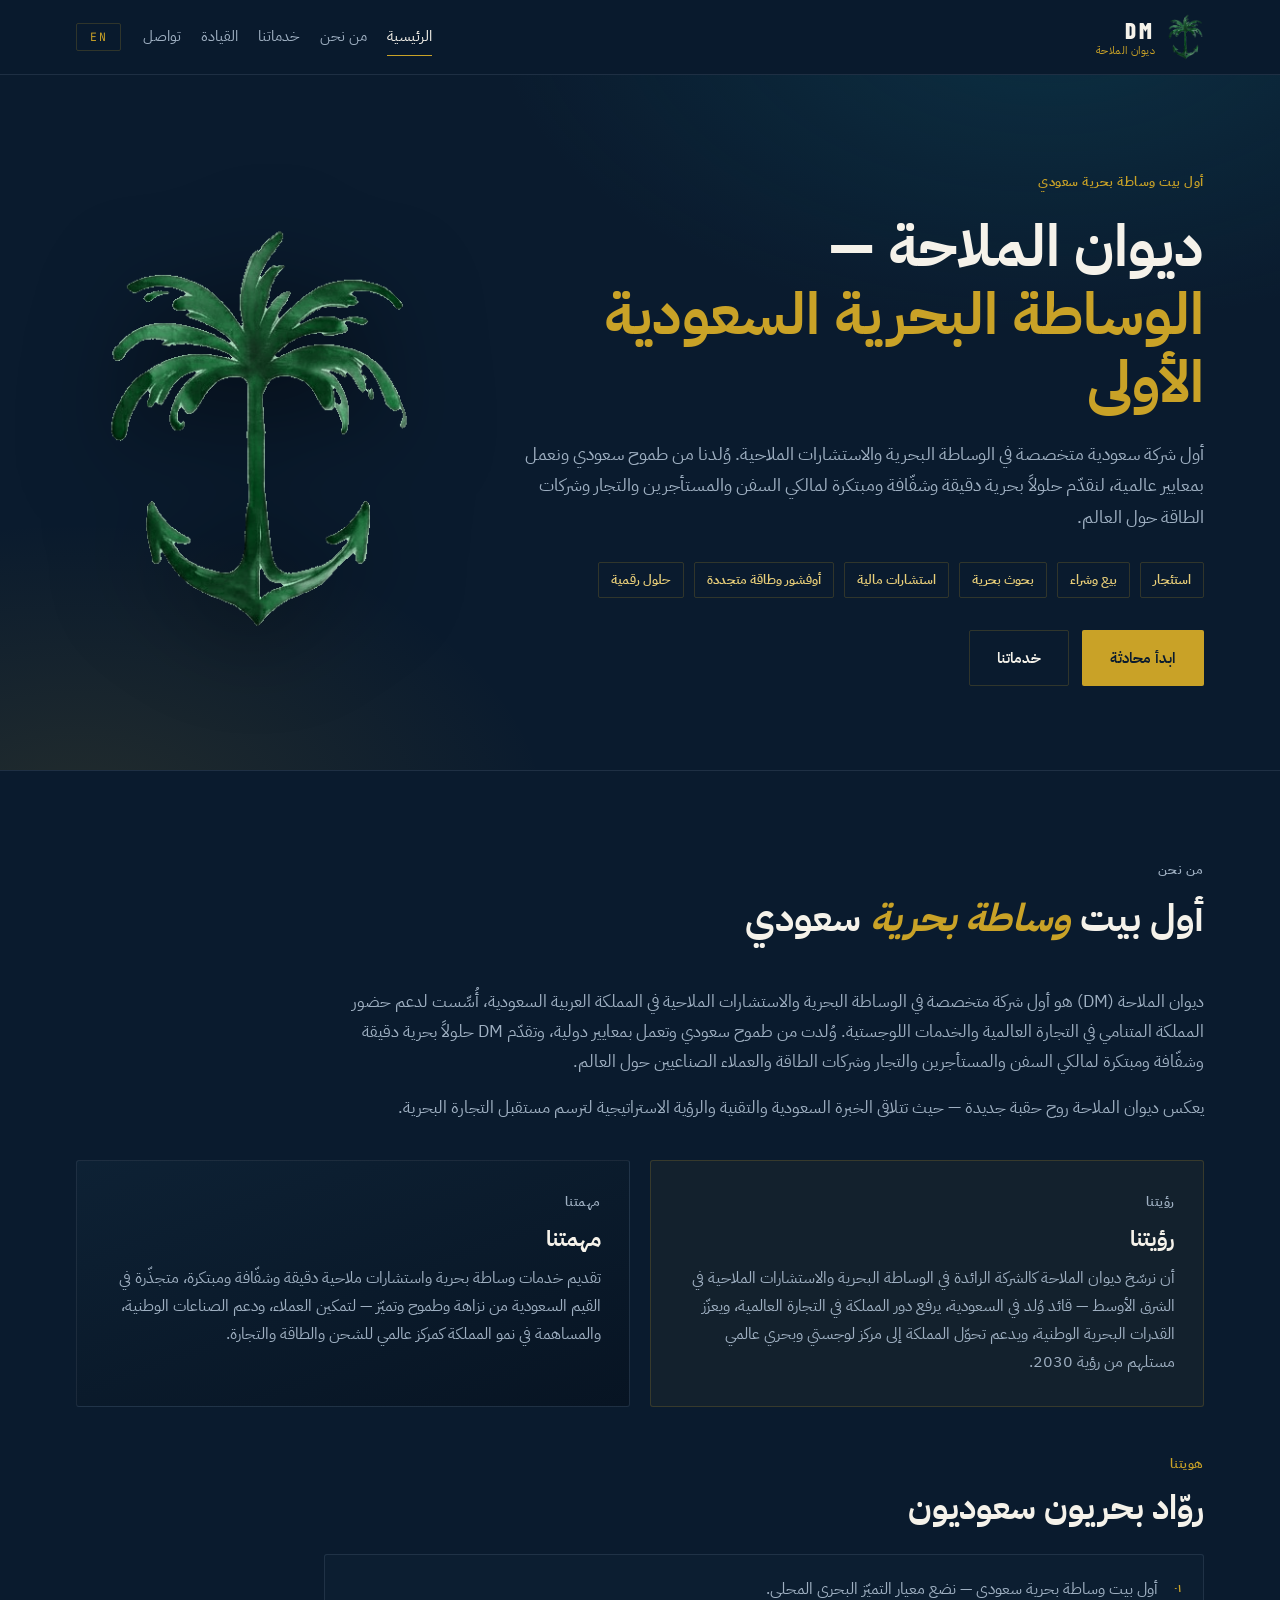
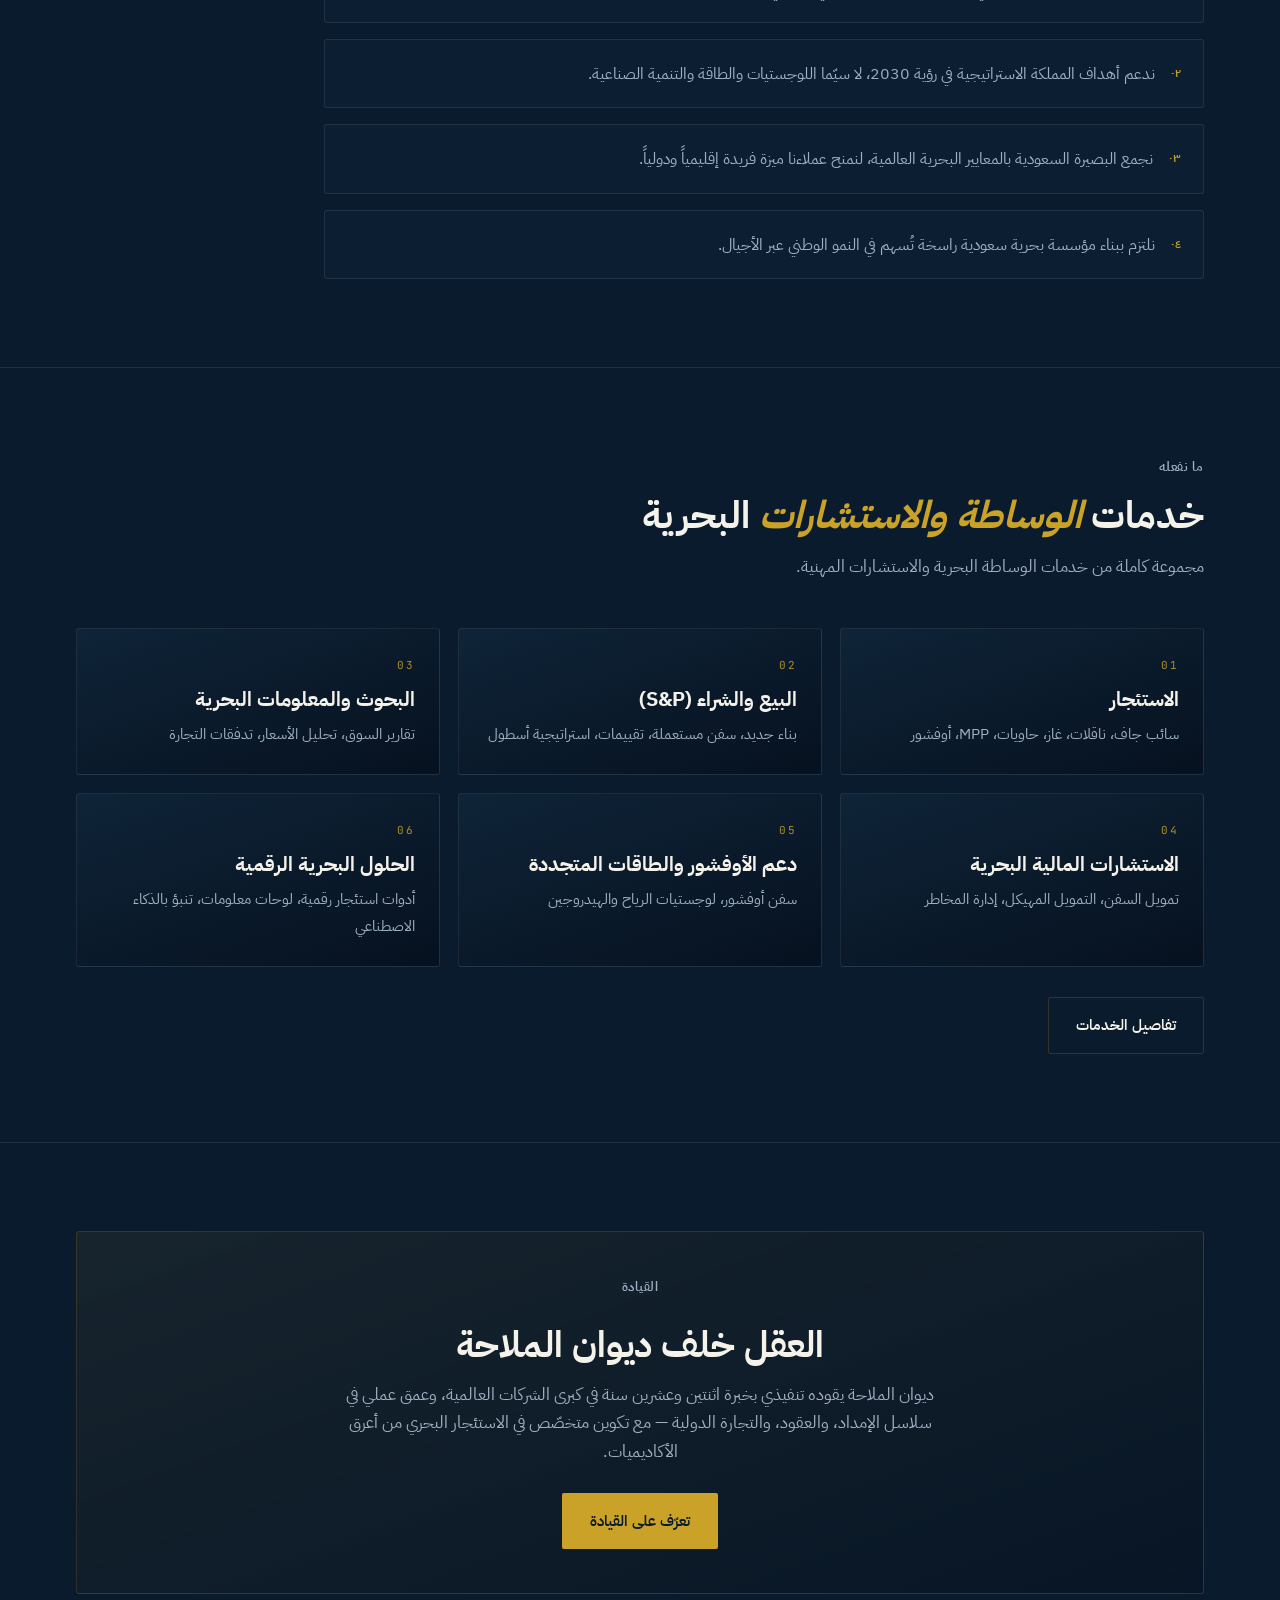
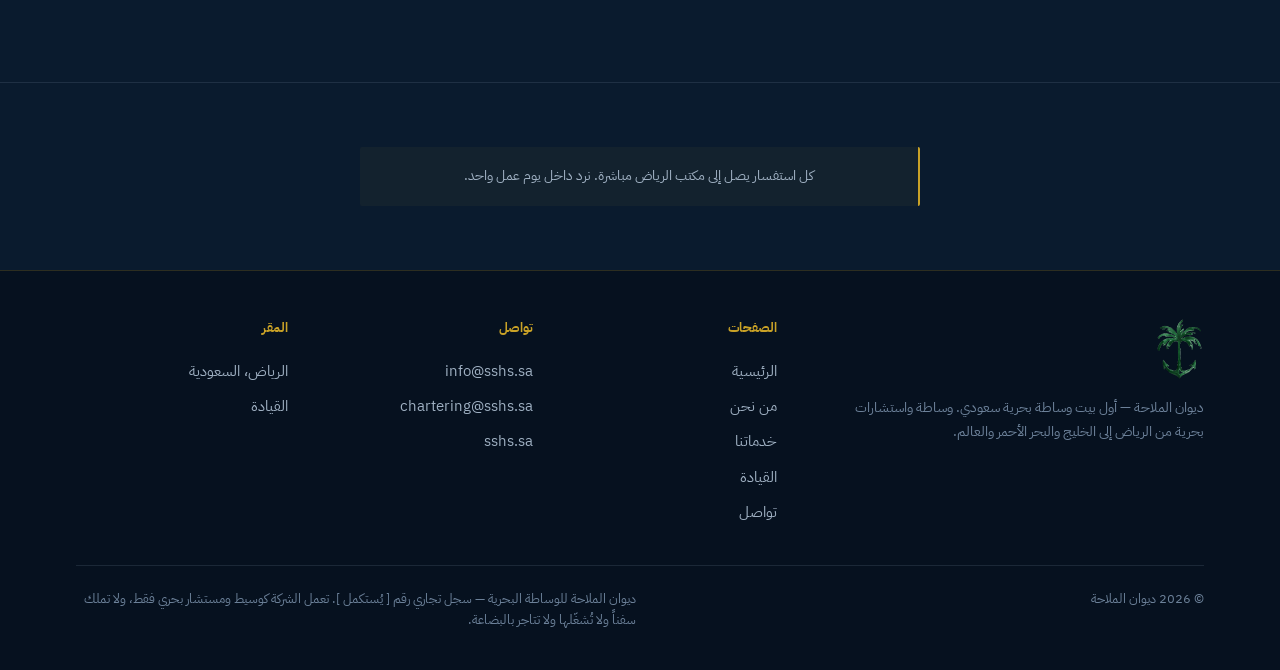
==== index.html @ 944e9bdb "Try the mark in dark green. Same palm-on-anchor, hue shifted to forest green #114424. Purple file ke" ====
<!DOCTYPE html>
<html lang="ar" dir="rtl" data-title-en="Diwan Maritime | Saudi Shipbroking &amp; Maritime Advisory">
<head>
<meta charset="utf-8">
<meta name="viewport" content="width=device-width, initial-scale=1">
<title>ديوان الملاحة | أول بيت وساطة بحرية سعودي</title>
<meta name="description" content="ديوان الملاحة (DM) — أول شركة سعودية متخصصة في الوساطة البحرية والاستشارات الملاحية. استئجار، بيع وشراء، بحوث، استشارات مالية، أوفشور، وحلول رقمية.">
<!-- TEMP DEPLOY ONLY: remove when the site moves to sshs.sa -->
<meta name="robots" content="noindex,nofollow">
<meta property="og:title" content="ديوان الملاحة | أول بيت وساطة بحرية سعودي">
<meta property="og:description" content="ديوان الملاحة (DM) — أول شركة سعودية متخصصة في الوساطة البحرية والاستشارات الملاحية. استئجار، بيع وشراء، بحوث، استشارات مالية، أوفشور، وحلول رقمية.">
<meta property="og:image" content="assets/img/og-image.png">
<meta property="og:type" content="website">
<link rel="canonical" href="https://sshs.sa/">
<link rel="icon" href="assets/img/favicon.ico">
<link rel="apple-touch-icon" href="assets/img/apple-touch-icon.png">
<link rel="stylesheet" href="assets/site.css">
</head>
<body>
<header>
  <div class="wrap nav">
    <a class="brand" href="index.html">
      <img src="assets/img/logo-mark.png?v=green" alt="Diwan Maritime">
      <span class="txt">
        <span class="n">DM</span>
        <span class="s" data-ar="ديوان الملاحة" data-en="Diwan Maritime">ديوان الملاحة</span>
      </span>
    </a>
    <button class="burger" aria-label="القائمة" onclick="document.querySelector('nav.links').classList.toggle('open')">☰</button>
    <nav class="links">
      <a href="index.html" data-ar="الرئيسية" data-en="Home" aria-current="page">الرئيسية</a>
      <a href="about.html" data-ar="من نحن" data-en="About">من نحن</a>
      <a href="services.html" data-ar="خدماتنا" data-en="Services">خدماتنا</a>
      <a href="leadership.html" data-ar="القيادة" data-en="Leadership">القيادة</a>
      <a href="contact.html" data-ar="تواصل" data-en="Contact">تواصل</a>
    </nav>
    <button class="lang" id="langbtn">EN</button>
  </div>
</header>
<main id="top">

<!-- ============================================================ HERO -->
<section class="hero">
  <div class="wrap">
    <div>
      <p class="eyebrow" data-ar="أول بيت وساطة بحرية سعودي" data-en="The First Saudi Shipbroking House">أول بيت وساطة بحرية سعودي</p>
      <h1 data-ar="ديوان الملاحة —<br><span class='em'>الوساطة البحرية السعودية الأولى</span>" data-en="Diwan Maritime —<br><span class='em'>the Kingdom's own shipbroker</span>">ديوان الملاحة —<br><span class='em'>الوساطة البحرية السعودية الأولى</span></h1>
      <p class="lede" data-ar="أول شركة سعودية متخصصة في الوساطة البحرية والاستشارات الملاحية. وُلدنا من طموح سعودي ونعمل بمعايير عالمية، لنقدّم حلولاً بحرية دقيقة وشفّافة ومبتكرة لمالكي السفن والمستأجرين والتجار وشركات الطاقة حول العالم." data-en="The first dedicated shipbroking and maritime advisory firm in Saudi Arabia. Born from Saudi ambition and driven by international standards, we deliver precise, transparent and innovative maritime solutions to shipowners, charterers, traders and energy companies worldwide.">أول شركة سعودية متخصصة في الوساطة البحرية والاستشارات الملاحية. وُلدنا من طموح سعودي ونعمل بمعايير عالمية، لنقدّم حلولاً بحرية دقيقة وشفّافة ومبتكرة لمالكي السفن والمستأجرين والتجار وشركات الطاقة حول العالم.</p>
      <div class="chips">
        <span class="chip" data-ar="استئجار" data-en="Chartering">استئجار</span>
        <span class="chip" data-ar="بيع وشراء" data-en="Sale &amp; Purchase">بيع وشراء</span>
        <span class="chip" data-ar="بحوث بحرية" data-en="Maritime Research">بحوث بحرية</span>
        <span class="chip" data-ar="استشارات مالية" data-en="Financial Advisory">استشارات مالية</span>
        <span class="chip" data-ar="أوفشور وطاقة متجددة" data-en="Offshore &amp; Renewables">أوفشور وطاقة متجددة</span>
        <span class="chip" data-ar="حلول رقمية" data-en="Digital Solutions">حلول رقمية</span>
      </div>
      <div class="cta">
        <a class="btn btn-p" href="contact.html" data-ar="ابدأ محادثة" data-en="Start a conversation">ابدأ محادثة</a>
        <a class="btn btn-s" href="services.html" data-ar="خدماتنا" data-en="What we do">خدماتنا</a>
      </div>
    </div>
    <div class="crest"><img src="assets/img/logo-mark.png?v=green" alt=""></div>
  </div>
</section>

<!-- ============================================================ ABOUT -->
<section id="about" class="pad">
  <div class="wrap">
    <div class="head">
      <p class="eyebrow" data-ar="من نحن" data-en="About us">من نحن</p>
      <h2 data-ar="أول بيت <span class='em'>وساطة بحرية</span> سعودي" data-en="The First Saudi <span class='em'>Shipbroking</span> House">أول بيت <span class='em'>وساطة بحرية</span> سعودي</h2>
    </div>
    <div class="prose" style="max-width:88ch">
      <p data-ar="ديوان الملاحة (DM) هو أول شركة متخصصة في الوساطة البحرية والاستشارات الملاحية في المملكة العربية السعودية، أُسِّست لدعم حضور المملكة المتنامي في التجارة العالمية والخدمات اللوجستية. وُلدت من طموح سعودي وتعمل بمعايير دولية، وتقدّم DM حلولاً بحرية دقيقة وشفّافة ومبتكرة لمالكي السفن والمستأجرين والتجار وشركات الطاقة والعملاء الصناعيين حول العالم." data-en="Diwan Maritime (DM) is the first dedicated shipbroking and maritime advisory firm in Saudi Arabia, created to support the Kingdom's growing influence in global trade and logistics. Born from Saudi ambition and driven by international standards, DM delivers precise, transparent and innovative maritime solutions to shipowners, charterers, traders, energy companies and industrial clients worldwide.">ديوان الملاحة (DM) هو أول شركة متخصصة في الوساطة البحرية والاستشارات الملاحية في المملكة العربية السعودية، أُسِّست لدعم حضور المملكة المتنامي في التجارة العالمية والخدمات اللوجستية. وُلدت من طموح سعودي وتعمل بمعايير دولية، وتقدّم DM حلولاً بحرية دقيقة وشفّافة ومبتكرة لمالكي السفن والمستأجرين والتجار وشركات الطاقة والعملاء الصناعيين حول العالم.</p>
      <p data-ar="يعكس ديوان الملاحة روح حقبة جديدة — حيث تتلاقى الخبرة السعودية والتقنية والرؤية الاستراتيجية لترسم مستقبل التجارة البحرية." data-en="DM reflects the spirit of a new era — where Saudi expertise, technology and strategic vision come together to shape the future of maritime commerce.">يعكس ديوان الملاحة روح حقبة جديدة — حيث تتلاقى الخبرة السعودية والتقنية والرؤية الاستراتيجية لترسم مستقبل التجارة البحرية.</p>
    </div>

    <div class="vm" style="margin-top:38px">
      <div class="box hi">
        <p class="eyebrow" data-ar="رؤيتنا" data-en="Our Vision">رؤيتنا</p>
        <h3 data-ar="رؤيتنا" data-en="Our Vision">رؤيتنا</h3>
        <p data-ar="أن نرسّخ ديوان الملاحة كالشركة الرائدة في الوساطة البحرية والاستشارات الملاحية في الشرق الأوسط — قائد وُلد في السعودية، يرفع دور المملكة في التجارة العالمية، ويعزّز القدرات البحرية الوطنية، ويدعم تحوّل المملكة إلى مركز لوجستي وبحري عالمي مستلهم من رؤية 2030." data-en="To position Diwan Maritime as the premier shipbroking and maritime advisory firm in the Middle East — a Saudi-born leader advancing the Kingdom's role in global trade, strengthening national maritime capabilities, and supporting the transformation of Saudi Arabia into a world-class logistics and maritime hub inspired by Vision 2030.">أن نرسّخ ديوان الملاحة كالشركة الرائدة في الوساطة البحرية والاستشارات الملاحية في الشرق الأوسط — قائد وُلد في السعودية، يرفع دور المملكة في التجارة العالمية، ويعزّز القدرات البحرية الوطنية، ويدعم تحوّل المملكة إلى مركز لوجستي وبحري عالمي مستلهم من رؤية 2030.</p>
      </div>
      <div class="box">
        <p class="eyebrow" data-ar="مهمتنا" data-en="Our Mission">مهمتنا</p>
        <h3 data-ar="مهمتنا" data-en="Our Mission">مهمتنا</h3>
        <p data-ar="تقديم خدمات وساطة بحرية واستشارات ملاحية دقيقة وشفّافة ومبتكرة، متجذّرة في القيم السعودية من نزاهة وطموح وتميّز — لتمكين العملاء، ودعم الصناعات الوطنية، والمساهمة في نمو المملكة كمركز عالمي للشحن والطاقة والتجارة." data-en="To deliver precise, transparent and innovative shipbroking and maritime advisory services rooted in Saudi values of integrity, ambition and excellence — empowering clients, supporting national industries, and contributing to Saudi Arabia's growth as a global centre for shipping, energy and trade.">تقديم خدمات وساطة بحرية واستشارات ملاحية دقيقة وشفّافة ومبتكرة، متجذّرة في القيم السعودية من نزاهة وطموح وتميّز — لتمكين العملاء، ودعم الصناعات الوطنية، والمساهمة في نمو المملكة كمركز عالمي للشحن والطاقة والتجارة.</p>
      </div>
    </div>

    <div style="margin-top:46px">
      <p class="eyebrow" data-ar="هويتنا" data-en="Our identity">هويتنا</p>
      <h2 style="font-size:clamp(24px,2.8vw,34px);margin:12px 0 26px" data-ar="روّاد بحريون <span class='em'>سعوديون</span>" data-en="A Saudi Maritime <span class='em'>Pioneer</span>">روّاد بحريون <span class='em'>سعوديون</span></h2>
      <ul class="blist">
      <li><span class="k">٠١</span><p data-ar="أول بيت وساطة بحرية سعودي — نضع معيار التميّز البحري المحلي." data-en="We are the first Saudi shipbroking house, setting the benchmark for local maritime excellence.">أول بيت وساطة بحرية سعودي — نضع معيار التميّز البحري المحلي.</p></li>
      <li><span class="k">٠٢</span><p data-ar="ندعم أهداف المملكة الاستراتيجية في رؤية 2030، لا سيّما اللوجستيات والطاقة والتنمية الصناعية." data-en="We support the Kingdom's strategic goals under Vision 2030, especially in logistics, energy and industrial development.">ندعم أهداف المملكة الاستراتيجية في رؤية 2030، لا سيّما اللوجستيات والطاقة والتنمية الصناعية.</p></li>
      <li><span class="k">٠٣</span><p data-ar="نجمع البصيرة السعودية بالمعايير البحرية العالمية، لنمنح عملاءنا ميزة فريدة إقليمياً ودولياً." data-en="We combine Saudi insight with global maritime standards, giving clients a unique advantage in regional and international markets.">نجمع البصيرة السعودية بالمعايير البحرية العالمية، لنمنح عملاءنا ميزة فريدة إقليمياً ودولياً.</p></li>
      <li><span class="k">٠٤</span><p data-ar="نلتزم ببناء مؤسسة بحرية سعودية راسخة تُسهم في النمو الوطني عبر الأجيال." data-en="We are committed to building a lasting Saudi maritime institution that contributes to national growth for generations.">نلتزم ببناء مؤسسة بحرية سعودية راسخة تُسهم في النمو الوطني عبر الأجيال.</p></li>
      </ul>
    </div>
  </div>
</section>

<!-- ============================================================ WHAT WE DO -->
<section id="what" class="pad">
  <div class="wrap">
    <div class="head">
      <p class="eyebrow" data-ar="ما نفعله" data-en="What we do">ما نفعله</p>
      <h2 data-ar="خدمات <span class='em'>الوساطة والاستشارات</span> البحرية" data-en="Full-suite <span class='em'>shipbroking</span> &amp; advisory">خدمات <span class='em'>الوساطة والاستشارات</span> البحرية</h2>
      <p data-ar="مجموعة كاملة من خدمات الوساطة البحرية والاستشارات المهنية." data-en="A complete suite of professional shipbroking and advisory services.">مجموعة كاملة من خدمات الوساطة البحرية والاستشارات المهنية.</p>
    </div>
    <div class="grid g3">
      <div class="card">
        <div class="num">01</div>
        <h3 data-ar="الاستئجار" data-en="Chartering">الاستئجار</h3>
        <p data-ar="سائب جاف، ناقلات، غاز، حاويات، MPP، أوفشور" data-en="Dry bulk, tanker, gas, container, MPP, offshore">سائب جاف، ناقلات، غاز، حاويات، MPP، أوفشور</p>
      </div>
      <div class="card">
        <div class="num">02</div>
        <h3 data-ar="البيع والشراء (S&amp;P)" data-en="Sale &amp; Purchase (S&amp;P)">البيع والشراء (S&amp;P)</h3>
        <p data-ar="بناء جديد، سفن مستعملة، تقييمات، استراتيجية أسطول" data-en="Newbuilding, secondhand, valuations, fleet strategy">بناء جديد، سفن مستعملة، تقييمات، استراتيجية أسطول</p>
      </div>
      <div class="card">
        <div class="num">03</div>
        <h3 data-ar="البحوث والمعلومات البحرية" data-en="Maritime Research &amp; Intelligence">البحوث والمعلومات البحرية</h3>
        <p data-ar="تقارير السوق، تحليل الأسعار، تدفقات التجارة" data-en="Market reports, freight analysis, trade flows">تقارير السوق، تحليل الأسعار، تدفقات التجارة</p>
      </div>
      <div class="card">
        <div class="num">04</div>
        <h3 data-ar="الاستشارات المالية البحرية" data-en="Maritime Financial Advisory">الاستشارات المالية البحرية</h3>
        <p data-ar="تمويل السفن، التمويل المهيكل، إدارة المخاطر" data-en="Ship finance, structured finance, risk management">تمويل السفن، التمويل المهيكل، إدارة المخاطر</p>
      </div>
      <div class="card">
        <div class="num">05</div>
        <h3 data-ar="دعم الأوفشور والطاقات المتجددة" data-en="Offshore &amp; Renewables Support">دعم الأوفشور والطاقات المتجددة</h3>
        <p data-ar="سفن أوفشور، لوجستيات الرياح والهيدروجين" data-en="Offshore vessels, wind &amp; hydrogen logistics">سفن أوفشور، لوجستيات الرياح والهيدروجين</p>
      </div>
      <div class="card">
        <div class="num">06</div>
        <h3 data-ar="الحلول البحرية الرقمية" data-en="Digital Maritime Solutions">الحلول البحرية الرقمية</h3>
        <p data-ar="أدوات استئجار رقمية، لوحات معلومات، تنبؤ بالذكاء الاصطناعي" data-en="Digital chartering tools, dashboards, AI forecasting">أدوات استئجار رقمية، لوحات معلومات، تنبؤ بالذكاء الاصطناعي</p>
      </div>
    </div>
    <div style="margin-top:30px">
      <a class="btn btn-s" href="services.html" data-ar="تفاصيل الخدمات" data-en="Service details">تفاصيل الخدمات</a>
    </div>
  </div>
</section>

<!-- ============================================================ LEADERSHIP TEASER -->
<section id="leadership" class="pad">
  <div class="wrap">
    <div class="band">
      <p class="eyebrow" data-ar="القيادة" data-en="Leadership">القيادة</p>
      <h2 data-ar="العقل <span class='em'>خلف</span> ديوان الملاحة" data-en="The mind <span class='em'>behind</span> Diwan Maritime">العقل <span class='em'>خلف</span> ديوان الملاحة</h2>
      <p data-ar="ديوان الملاحة يقوده تنفيذي بخبرة اثنتين وعشرين سنة في كبرى الشركات العالمية، وعمق عملي في سلاسل الإمداد، والعقود، والتجارة الدولية — مع تكوين متخصّص في الاستئجار البحري من أعرق الأكاديميات." data-en="Diwan Maritime is led by an executive with 22 years of experience in global corporations, deep operational grounding in supply chains, contracting and international trade — and formal maritime chartering training from the industry's leading academies.">ديوان الملاحة يقوده تنفيذي بخبرة اثنتين وعشرين سنة في كبرى الشركات العالمية، وعمق عملي في سلاسل الإمداد، والعقود، والتجارة الدولية — مع تكوين متخصّص في الاستئجار البحري من أعرق الأكاديميات.</p>
      <a class="btn btn-p" href="leadership.html" data-ar="تعرّف على القيادة" data-en="Meet the leadership">تعرّف على القيادة</a>
    </div>
  </div>
</section>

<!-- ============================================================ CONTACT TEASER -->
<section class="pad-sm">
  <div class="wrap">
    <div class="note" style="max-width:70ch;margin:0 auto;text-align:center" data-ar="كل استفسار يصل إلى مكتب الرياض مباشرة. نرد داخل يوم عمل واحد." data-en="Every enquiry lands at the Riyadh office directly. We reply within one working day.">
      كل استفسار يصل إلى مكتب الرياض مباشرة. نرد داخل يوم عمل واحد.</div>
  </div>
</section>

</main>

<footer>
  <div class="wrap">
    <div class="fgrid">
      <div>
        <img src="assets/img/logo-mark.png?v=green" alt="Diwan Maritime">
        <p data-ar="ديوان الملاحة — أول بيت وساطة بحرية سعودي. وساطة واستشارات بحرية من الرياض إلى الخليج والبحر الأحمر والعالم." data-en="Diwan Maritime — the first Saudi shipbroking house. Maritime brokerage and advisory from Riyadh across the Gulf, the Red Sea and beyond.">ديوان الملاحة — أول بيت وساطة بحرية سعودي. وساطة واستشارات بحرية من الرياض إلى الخليج والبحر الأحمر والعالم.</p>
      </div>
      <div class="fcol">
        <h5 data-ar="الصفحات" data-en="Site">الصفحات</h5>
        <a href="index.html" data-ar="الرئيسية" data-en="Home">الرئيسية</a>
        <a href="about.html" data-ar="من نحن" data-en="About">من نحن</a>
        <a href="services.html" data-ar="خدماتنا" data-en="Services">خدماتنا</a>
        <a href="leadership.html" data-ar="القيادة" data-en="Leadership">القيادة</a>
        <a href="contact.html" data-ar="تواصل" data-en="Contact">تواصل</a>
      </div>
      <div class="fcol">
        <h5 data-ar="تواصل" data-en="Contact">تواصل</h5>
        <a href="mailto:info@sshs.sa">info@sshs.sa</a>
        <a href="mailto:chartering@sshs.sa">chartering@sshs.sa</a>
        <a href="https://sshs.sa">sshs.sa</a>
      </div>
      <div class="fcol">
        <h5 data-ar="المقر" data-en="Office">المقر</h5>
        <a href="contact.html" data-ar="الرياض، السعودية" data-en="Riyadh, Saudi Arabia">الرياض، السعودية</a>
        <a href="leadership.html" data-ar="القيادة" data-en="Leadership">القيادة</a>
      </div>
    </div>
    <div class="legal">
      <div>© <span id="yr">2026</span> <span data-ar="ديوان الملاحة" data-en="Diwan Maritime">ديوان الملاحة</span></div>
      <div class="r" data-ar="ديوان الملاحة للوساطة البحرية — سجل تجاري رقم [ يُستكمل ]. تعمل الشركة كوسيط ومستشار بحري فقط، ولا تملك سفناً ولا تُشغّلها ولا تتاجر بالبضاعة." data-en="Diwan Maritime for Maritime Brokerage — CR No. [ to be completed ]. The company acts as a shipbroker and maritime adviser only. It owns no vessels, operates no vessels, and trades no cargo.">ديوان الملاحة للوساطة البحرية — سجل تجاري رقم [ يُستكمل ]. تعمل الشركة كوسيط ومستشار بحري فقط، ولا تملك سفناً ولا تُشغّلها ولا تتاجر بالبضاعة.</div>
    </div>
  </div>
</footer>
<script>
/* ---------------------------------------------------------------- i18n */
(function(){
  var original = {};
  var titleAr = document.title;
  var titleEn = document.documentElement.getAttribute('data-title-en') || titleAr;
  var nodes = document.querySelectorAll('[data-ar]');
  nodes.forEach(function(n,i){ original[i] = n.innerHTML; });

  function setLang(lang){
    document.documentElement.lang = lang;
    document.documentElement.dir  = (lang === 'ar') ? 'rtl' : 'ltr';
    nodes.forEach(function(n,i){
      var val = n.getAttribute(lang === 'ar' ? 'data-ar' : 'data-en');
      if (lang === 'ar') { n.innerHTML = original[i]; }
      else if (val !== null) { n.innerHTML = val; }
    });
    var b = document.getElementById('langbtn');
    if (b) b.textContent = (lang === 'ar') ? 'EN' : 'عربي';
    document.title = (lang === 'ar') ? titleAr : titleEn;
    try { localStorage.setItem('ssh-lang', lang); } catch(e){}
  }

  var b = document.getElementById('langbtn');
  if (b) b.addEventListener('click', function(){
    setLang(document.documentElement.lang === 'ar' ? 'en' : 'ar');
  });

  var saved = null;
  try { saved = localStorage.getItem('ssh-lang'); } catch(e){}
  if (saved === 'en') setLang('en');

  document.querySelectorAll('nav.links a').forEach(function(a){
    a.addEventListener('click', function(){
      var n = document.querySelector('nav.links'); if (n) n.classList.remove('open');
    });
  });
  var y = document.getElementById('yr'); if (y) y.textContent = new Date().getFullYear();
})();
</script>
</body>
</html>
---- assets/site.css ----
/* ==========================================================================
   Saudi Shipping House — site stylesheet
   Palette navy/brass/teal · Arabic-first RTL · bilingual (data-ar / data-en)
   ========================================================================== */

@font-face{font-family:'BC';src:url('fonts/BarlowCondensed-Medium.ttf') format('truetype');font-weight:500;font-display:swap}
@font-face{font-family:'BC';src:url('fonts/BarlowCondensed-SemiBold.ttf') format('truetype');font-weight:600;font-display:swap}
@font-face{font-family:'BC';src:url('fonts/BarlowCondensed-Bold.ttf') format('truetype');font-weight:700;font-display:swap}
@font-face{font-family:'BC';src:url('fonts/BarlowCondensed-ExtraBold.ttf') format('truetype');font-weight:800;font-display:swap}
@font-face{font-family:'Barlow';src:url('fonts/Barlow-Regular.ttf') format('truetype');font-weight:400;font-display:swap}
@font-face{font-family:'Barlow';src:url('fonts/Barlow-Medium.ttf') format('truetype');font-weight:500;font-display:swap}
@font-face{font-family:'Barlow';src:url('fonts/Barlow-SemiBold.ttf') format('truetype');font-weight:600;font-display:swap}
@font-face{font-family:'Barlow';src:url('fonts/Barlow-Bold.ttf') format('truetype');font-weight:700;font-display:swap}
@font-face{font-family:'Inter';src:url('fonts/Inter-Regular.ttf') format('truetype');font-weight:400;font-display:swap}
@font-face{font-family:'Inter';src:url('fonts/Inter-SemiBold.ttf') format('truetype');font-weight:600;font-display:swap}
@font-face{font-family:'PlexAr';src:url('fonts/IBMPlexSansArabic-Regular.ttf') format('truetype');font-weight:400;font-display:swap}
@font-face{font-family:'PlexAr';src:url('fonts/IBMPlexSansArabic-Medium.ttf') format('truetype');font-weight:500;font-display:swap}
@font-face{font-family:'PlexAr';src:url('fonts/IBMPlexSansArabic-SemiBold.ttf') format('truetype');font-weight:600;font-display:swap}
@font-face{font-family:'PlexAr';src:url('fonts/IBMPlexSansArabic-Bold.ttf') format('truetype');font-weight:700;font-display:swap}
@font-face{font-family:'JBM';src:url('fonts/JBM-Regular.ttf') format('truetype');font-weight:400;font-display:swap}
@font-face{font-family:'JBM';src:url('fonts/JBM-Medium.ttf') format('truetype');font-weight:500;font-display:swap}

:root{
  --navy:#0A1B2E; --navy-2:#06111F; --panel:#0F2438; --panel-2:#132C44;
  --brass:#C9A227; --brass-lt:#E8CE79; --brass-dk:#9C7B16;
  --teal:#137A8D; --teal-lt:#5FBFCE;
  --paper:#F5F2EA; --paper-2:#E8E3D7; --dim:#9FB0C2; --dim-2:#6C8199;
  --line:rgba(201,162,39,.20); --line-2:rgba(159,176,194,.14);
  --maxw:1180px;
}
*{box-sizing:border-box;margin:0;padding:0}
html{scroll-behavior:smooth}
body{
  background:var(--navy); color:var(--paper);
  font-family:'PlexAr','Inter',system-ui,sans-serif;
  font-size:16.5px; line-height:1.75; -webkit-font-smoothing:antialiased;
  overflow-x:hidden;
}
html[lang="en"] body{font-family:'Inter',system-ui,sans-serif;line-height:1.7}
h1,h2,h3,h4,.disp{font-family:'PlexAr',sans-serif;font-weight:700;line-height:1.18}
html[lang="en"] h1,html[lang="en"] h2,html[lang="en"] h3,html[lang="en"] h4,html[lang="en"] .disp{
  font-family:'BC',sans-serif;font-weight:800;text-transform:uppercase;line-height:1.04;letter-spacing:.005em}
img{max-width:100%;display:block}
a{color:inherit;text-decoration:none}
.wrap{max-width:var(--maxw);margin:0 auto;padding:0 26px}
.mono{font-family:'JBM',monospace;font-size:11.5px;letter-spacing:.16em;text-transform:uppercase}
.eyebrow{font-family:'JBM',monospace;font-size:11.5px;letter-spacing:.2em;text-transform:uppercase;color:var(--brass)}
html[lang="ar"] .eyebrow{font-family:'PlexAr',sans-serif;letter-spacing:.04em;font-size:13px;font-weight:600}
section{border-top:1px solid var(--line-2)}
.pad{padding:88px 0}
.pad-sm{padding:64px 0}
@media(max-width:760px){.pad{padding:60px 0}.pad-sm{padding:46px 0}}

/* ---------------------------------------------------------------- nav */
header{position:sticky;top:0;z-index:50;background:rgba(10,27,46,.94);
  backdrop-filter:blur(12px);border-bottom:1px solid var(--line-2)}
.nav{display:flex;align-items:center;gap:22px;height:74px}
.brand{display:flex;align-items:center;gap:12px;flex-shrink:0}
.brand img{height:48px;width:auto}
.brand .txt{display:flex;flex-direction:column;line-height:1.1}
.brand .n{font-family:'BC',sans-serif;font-weight:800;font-size:23px;letter-spacing:.13em;color:var(--paper)}
.brand .s{font-size:10.5px;color:var(--brass);letter-spacing:.04em;margin-top:2px;white-space:nowrap}
nav.links{display:flex;gap:20px;margin-inline-start:auto;font-size:14.5px;color:var(--dim);align-items:center}
nav.links a{padding:6px 0;border-bottom:1px solid transparent;transition:.2s;white-space:nowrap}
nav.links a:hover,nav.links a[aria-current="page"]{color:var(--paper);border-bottom-color:var(--brass)}
.lang{font-family:'JBM',monospace;font-size:11.5px;letter-spacing:.14em;
  border:1px solid var(--line);color:var(--brass);padding:7px 13px;border-radius:2px;cursor:pointer;
  background:transparent;transition:.2s;line-height:1;white-space:nowrap;flex-shrink:0}
.lang:hover{background:var(--brass);color:var(--navy);border-color:var(--brass)}
.burger{display:none;background:none;border:1px solid var(--line);color:var(--brass);
  padding:7px 11px;border-radius:2px;cursor:pointer;font-size:16px}
@media(max-width:960px){
  nav.links{display:none}
  nav.links.open{display:flex;position:absolute;top:74px;inset-inline:0;flex-direction:column;
    background:var(--panel);padding:18px 26px;gap:14px;border-bottom:1px solid var(--line);align-items:stretch}
  .burger{display:block;margin-inline-start:auto}
}

/* ---------------------------------------------------------------- hero */
.hero{position:relative;padding:96px 0 84px;border-top:none;overflow:hidden}
.hero::before{content:"";position:absolute;inset:0;
  background:
    radial-gradient(900px 520px at 82% -10%,rgba(19,122,141,.22),transparent 62%),
    radial-gradient(720px 460px at 6% 108%,rgba(201,162,39,.13),transparent 66%);
  pointer-events:none}
.hero .wrap{position:relative;display:grid;grid-template-columns:1.32fr .68fr;gap:54px;align-items:center}
.hero h1{font-size:clamp(34px,4.5vw,58px);margin:20px 0 20px}
html[lang="en"] .hero h1{font-size:clamp(38px,5.4vw,72px)}
.hero h1 .em{color:var(--brass)}
.lede{font-size:18px;color:var(--dim);max-width:62ch;margin-bottom:30px}
.hero .crest{display:flex;justify-content:center}
.hero .crest img{width:100%;max-width:330px;filter:drop-shadow(0 18px 44px rgba(0,0,0,.5))}
.chips{display:flex;flex-wrap:wrap;gap:10px;margin-bottom:32px}
.chip{font-family:'JBM',monospace;font-size:10.5px;letter-spacing:.13em;text-transform:uppercase;
  border:1px solid var(--line);color:var(--brass-lt);padding:6px 12px;border-radius:2px}
html[lang="ar"] .chip{font-family:'PlexAr',sans-serif;letter-spacing:0;font-size:12.5px;font-weight:600}
.cta{display:flex;flex-wrap:wrap;gap:13px}
.btn{display:inline-block;padding:14px 27px;border-radius:2px;font-weight:600;font-size:15px;
  transition:.2s;border:1px solid transparent;cursor:pointer}
.btn-p{background:var(--brass);color:var(--navy)}
.btn-p:hover{background:var(--brass-lt)}
.btn-s{border-color:var(--line);color:var(--paper)}
.btn-s:hover{border-color:var(--brass);color:var(--brass)}
@media(max-width:900px){
  .hero .wrap{grid-template-columns:1fr;text-align:center}
  .hero .crest{order:-1}
  .hero .crest img{max-width:210px}
  .chips,.cta{justify-content:center}
  .lede{margin-inline:auto}
}

/* ---------------------------------------------------------------- page hero (inner pages) */
.phero{position:relative;padding:74px 0 60px;border-top:none;overflow:hidden}
.phero::before{content:"";position:absolute;inset:0;
  background:radial-gradient(820px 420px at 88% -20%,rgba(19,122,141,.20),transparent 64%);
  pointer-events:none}
.phero .wrap{position:relative}
.phero h1{font-size:clamp(30px,3.9vw,52px);margin:16px 0 16px}
html[lang="en"] .phero h1{font-size:clamp(34px,4.6vw,62px)}
.phero h1 .em{color:var(--brass)}
.phero p{color:var(--dim);font-size:17.5px;max-width:74ch}
.crumb{display:flex;gap:9px;align-items:center;color:var(--dim-2);font-size:13px;margin-bottom:6px}
.crumb a:hover{color:var(--brass)}
.crumb span.sep{opacity:.5}

/* ---------------------------------------------------------------- sections */
.head{max-width:76ch;margin-bottom:46px}
.head h2{font-size:clamp(26px,3vw,40px);margin:14px 0 14px}
.head h2 .em{color:var(--brass);font-style:italic}
.head p{color:var(--dim);font-size:17px}
.prose{max-width:80ch;color:var(--dim);font-size:17px}
.prose p+p{margin-top:16px}
.prose strong{color:var(--paper);font-weight:600}

.grid{display:grid;gap:18px}
.g3{grid-template-columns:repeat(3,1fr)}
.g2{grid-template-columns:repeat(2,1fr)}
.g4{grid-template-columns:repeat(4,1fr)}
@media(max-width:940px){.g3,.g4{grid-template-columns:repeat(2,1fr)}}
@media(max-width:640px){.g2,.g3,.g4{grid-template-columns:1fr}}

.card{background:linear-gradient(160deg,var(--panel),var(--navy-2));
  border:1px solid var(--line-2);border-radius:3px;padding:27px 24px;position:relative;transition:.25s}
.card:hover{border-color:var(--line);transform:translateY(-3px)}
.card .num{font-family:'JBM',monospace;font-size:11px;letter-spacing:.18em;color:var(--brass);opacity:.85}
.card h3{font-size:20px;margin:13px 0 9px}
html[lang="en"] .card h3{font-size:23px}
.card p{color:var(--dim);font-size:15.2px}
.card .more{display:inline-block;margin-top:14px;font-size:13.5px;color:var(--brass);border-bottom:1px solid var(--line)}
.card .more:hover{color:var(--brass-lt)}

/* vision / mission pair */
.vm{display:grid;grid-template-columns:1fr 1fr;gap:20px}
@media(max-width:820px){.vm{grid-template-columns:1fr}}
.vm .box{border:1px solid var(--line-2);border-radius:3px;padding:30px 28px;
  background:linear-gradient(160deg,rgba(15,36,56,.7),rgba(6,17,31,.7))}
.vm .box.hi{border-color:var(--line);background:rgba(201,162,39,.05)}
.vm h3{font-size:22px;margin:12px 0 12px}
.vm p{color:var(--dim);font-size:16px}
.vm ul{list-style:none;margin-top:18px;display:flex;flex-direction:column;gap:10px}
.vm li{font-size:15px;color:var(--dim);padding-inline-start:22px;position:relative}
.vm li::before{content:"";position:absolute;inset-inline-start:0;top:.62em;width:7px;height:7px;
  background:var(--brass);border-radius:1px;transform:rotate(45deg)}

/* bullet list (identity) */
.blist{list-style:none;display:flex;flex-direction:column;gap:16px;max-width:88ch}
.blist li{display:grid;grid-template-columns:auto 1fr;gap:16px;align-items:start;
  padding:20px 22px;border:1px solid var(--line-2);border-radius:3px;background:rgba(15,36,56,.4)}
.blist .k{font-family:'JBM',monospace;font-size:12px;color:var(--brass);padding-top:3px}
html[lang="ar"] .blist .k{font-family:'PlexAr',sans-serif;font-weight:600}
.blist p{color:var(--dim);font-size:15.6px}

/* service detail */
.svc{display:grid;grid-template-columns:92px 1fr;gap:26px;padding:34px 0;border-bottom:1px solid var(--line-2);align-items:start}
.svc:last-child{border-bottom:none}
.svc .k{font-family:'BC',sans-serif;font-weight:800;font-size:44px;color:var(--brass);line-height:1;opacity:.9}
.svc h3{font-size:23px;margin-bottom:10px}
html[lang="en"] .svc h3{font-size:26px}
.svc p{color:var(--dim);font-size:16.4px;max-width:76ch}
@media(max-width:560px){.svc{grid-template-columns:1fr;gap:8px}.svc .k{font-size:34px}}

/* process steps */
.steps{counter-reset:s;display:grid;gap:0}
.step{display:grid;grid-template-columns:74px 1fr;gap:22px;padding:26px 0;
  border-bottom:1px solid var(--line-2);align-items:start}
.step:last-child{border-bottom:none}
.step .k{font-family:'JBM',monospace;font-size:13px;letter-spacing:.1em;color:var(--brass);padding-top:3px}
.step h3{font-size:19px;margin-bottom:7px}
html[lang="en"] .step h3{font-size:22px}
.step p{color:var(--dim);font-size:15.2px}
@media(max-width:560px){.step{grid-template-columns:1fr;gap:6px}}

/* do / don't */
.dd{display:grid;grid-template-columns:1fr 1fr;gap:16px}
@media(max-width:640px){.dd{grid-template-columns:1fr}}
.box{border:1px solid var(--line-2);border-radius:3px;padding:22px}
.box.yes{border-color:var(--line);background:rgba(201,162,39,.045)}
.box.no{background:rgba(10,27,46,.5)}
.box h4{font-size:16px;margin-bottom:13px;display:flex;align-items:center;gap:9px}
.box .tag{font-family:'JBM',monospace;font-size:12px}
.box.yes .tag{color:var(--brass)}
.box.no .tag{color:var(--dim-2)}
.box ul{list-style:none;display:flex;flex-direction:column;gap:9px}
.box li{font-size:15px;color:var(--dim);padding-inline-start:20px;position:relative}
.box li::before{content:"—";position:absolute;inset-inline-start:0;color:var(--dim-2)}
.box.yes li::before{content:"✓";color:var(--brass)}

/* stat strip */
.stats{display:grid;grid-template-columns:repeat(4,1fr);gap:1px;background:var(--line-2);
  border:1px solid var(--line-2);border-radius:3px;overflow:hidden}
.stat{background:var(--navy);padding:28px 22px;text-align:center}
.stat .v{font-family:'BC',sans-serif;font-weight:800;font-size:38px;color:var(--brass);letter-spacing:.02em}
.stat .l{font-size:13.5px;color:var(--dim);margin-top:6px}
@media(max-width:760px){.stats{grid-template-columns:repeat(2,1fr)}}

/* ---------------------------------------------------------------- leadership */
.profile{display:grid;grid-template-columns:.62fr 1.38fr;gap:44px;align-items:start}
@media(max-width:860px){.profile{grid-template-columns:1fr;gap:28px}}
.pcard{border:1px solid var(--line);border-radius:3px;padding:30px 26px;
  background:linear-gradient(160deg,rgba(15,36,56,.85),rgba(6,17,31,.85));text-align:center}
.pcard .av{width:118px;height:118px;margin:0 auto 18px;border-radius:50%;
  border:2px solid var(--line);display:flex;align-items:center;justify-content:center;
  background:rgba(201,162,39,.07)}
.pcard .av span{font-family:'BC',sans-serif;font-weight:800;font-size:42px;color:var(--brass);letter-spacing:.04em}
.pcard h3{font-size:22px;margin-bottom:6px}
.pcard .role{color:var(--brass);font-size:14px;font-family:'JBM',monospace;letter-spacing:.1em;text-transform:uppercase}
html[lang="ar"] .pcard .role{font-family:'PlexAr',sans-serif;letter-spacing:0;font-weight:600;font-size:14.5px;text-transform:none}
.pcard .meta{margin-top:20px;padding-top:18px;border-top:1px solid var(--line-2);
  display:flex;flex-direction:column;gap:10px;font-size:13.6px;color:var(--dim);text-align:start}
.pcard .meta div{display:flex;gap:10px}
.pcard .meta .mk{color:var(--brass);min-width:74px;font-family:'JBM',monospace;font-size:10.5px;
  letter-spacing:.12em;text-transform:uppercase;padding-top:3px}
html[lang="ar"] .pcard .meta .mk{font-family:'PlexAr',sans-serif;letter-spacing:0;font-weight:600;font-size:12px;text-transform:none}

.timeline{display:flex;flex-direction:column;gap:0;margin-top:8px}
.trow{display:grid;grid-template-columns:150px 1fr;gap:24px;padding:22px 0;border-bottom:1px solid var(--line-2)}
.trow:last-child{border-bottom:none}
.trow .when{font-family:'JBM',monospace;font-size:12px;letter-spacing:.06em;color:var(--brass);padding-top:4px}
.trow .what h4{font-size:17.5px;margin-bottom:6px}
.trow .what p{color:var(--dim);font-size:15.2px}
@media(max-width:640px){.trow{grid-template-columns:1fr;gap:6px}}

.tags{display:flex;flex-wrap:wrap;gap:9px;margin-top:18px}
.tag-p{font-size:12.6px;color:var(--brass-lt);border:1px solid var(--line);padding:6px 11px;border-radius:2px}

/* ---------------------------------------------------------------- contact */
.contact{display:grid;grid-template-columns:1fr 1fr;gap:44px}
@media(max-width:820px){.contact{grid-template-columns:1fr}}
.crow{display:flex;gap:15px;padding:17px 0;border-bottom:1px solid var(--line-2);align-items:baseline}
.crow .k{font-family:'JBM',monospace;font-size:10.5px;letter-spacing:.15em;text-transform:uppercase;
  color:var(--brass);min-width:104px}
html[lang="ar"] .crow .k{font-family:'PlexAr',sans-serif;letter-spacing:0;font-size:12.5px;font-weight:600;text-transform:none}
.crow .v{color:var(--dim);font-size:15.5px}
.crow .v strong{color:var(--paper);font-weight:600}
.ph{color:var(--brass-dk);border-bottom:1px dashed var(--brass-dk);font-family:'JBM',monospace;
  font-size:12.5px;letter-spacing:.04em}
.note{margin-top:26px;padding:17px 19px;border-inline-start:2px solid var(--brass);
  background:rgba(201,162,39,.05);font-size:14px;color:var(--dim);border-radius:2px}

/* ---------------------------------------------------------------- cta band */
.band{border:1px solid var(--line);border-radius:3px;padding:44px 40px;text-align:center;
  background:linear-gradient(160deg,rgba(201,162,39,.07),rgba(6,17,31,.5))}
.band h2{font-size:clamp(24px,2.8vw,36px);margin-bottom:14px}
.band p{color:var(--dim);max-width:60ch;margin:0 auto 26px}

/* ---------------------------------------------------------------- footer */
footer{border-top:1px solid var(--line);padding:46px 0 40px;background:var(--navy-2)}
.fgrid{display:grid;grid-template-columns:1.3fr .7fr .7fr .7fr;gap:32px;margin-bottom:34px}
@media(max-width:860px){.fgrid{grid-template-columns:1fr 1fr;gap:26px}}
@media(max-width:520px){.fgrid{grid-template-columns:1fr}}
.fgrid img{height:64px;width:auto;margin-bottom:15px}
.fgrid p{color:var(--dim-2);font-size:14px;max-width:44ch}
.fcol h5{font-family:'JBM',monospace;font-size:10.5px;letter-spacing:.16em;text-transform:uppercase;
  color:var(--brass);margin-bottom:14px}
html[lang="ar"] .fcol h5{font-family:'PlexAr',sans-serif;letter-spacing:0;font-size:13px;font-weight:700;text-transform:none}
.fcol a{display:block;color:var(--dim);font-size:14.5px;padding:5px 0}
.fcol a:hover{color:var(--brass)}
.legal{border-top:1px solid var(--line-2);padding-top:22px;display:flex;justify-content:space-between;
  gap:22px;flex-wrap:wrap;color:var(--dim-2);font-size:12.5px;line-height:1.7}
.legal .r{max-width:70ch}
.sr{position:absolute;width:1px;height:1px;overflow:hidden;clip:rect(0 0 0 0)}
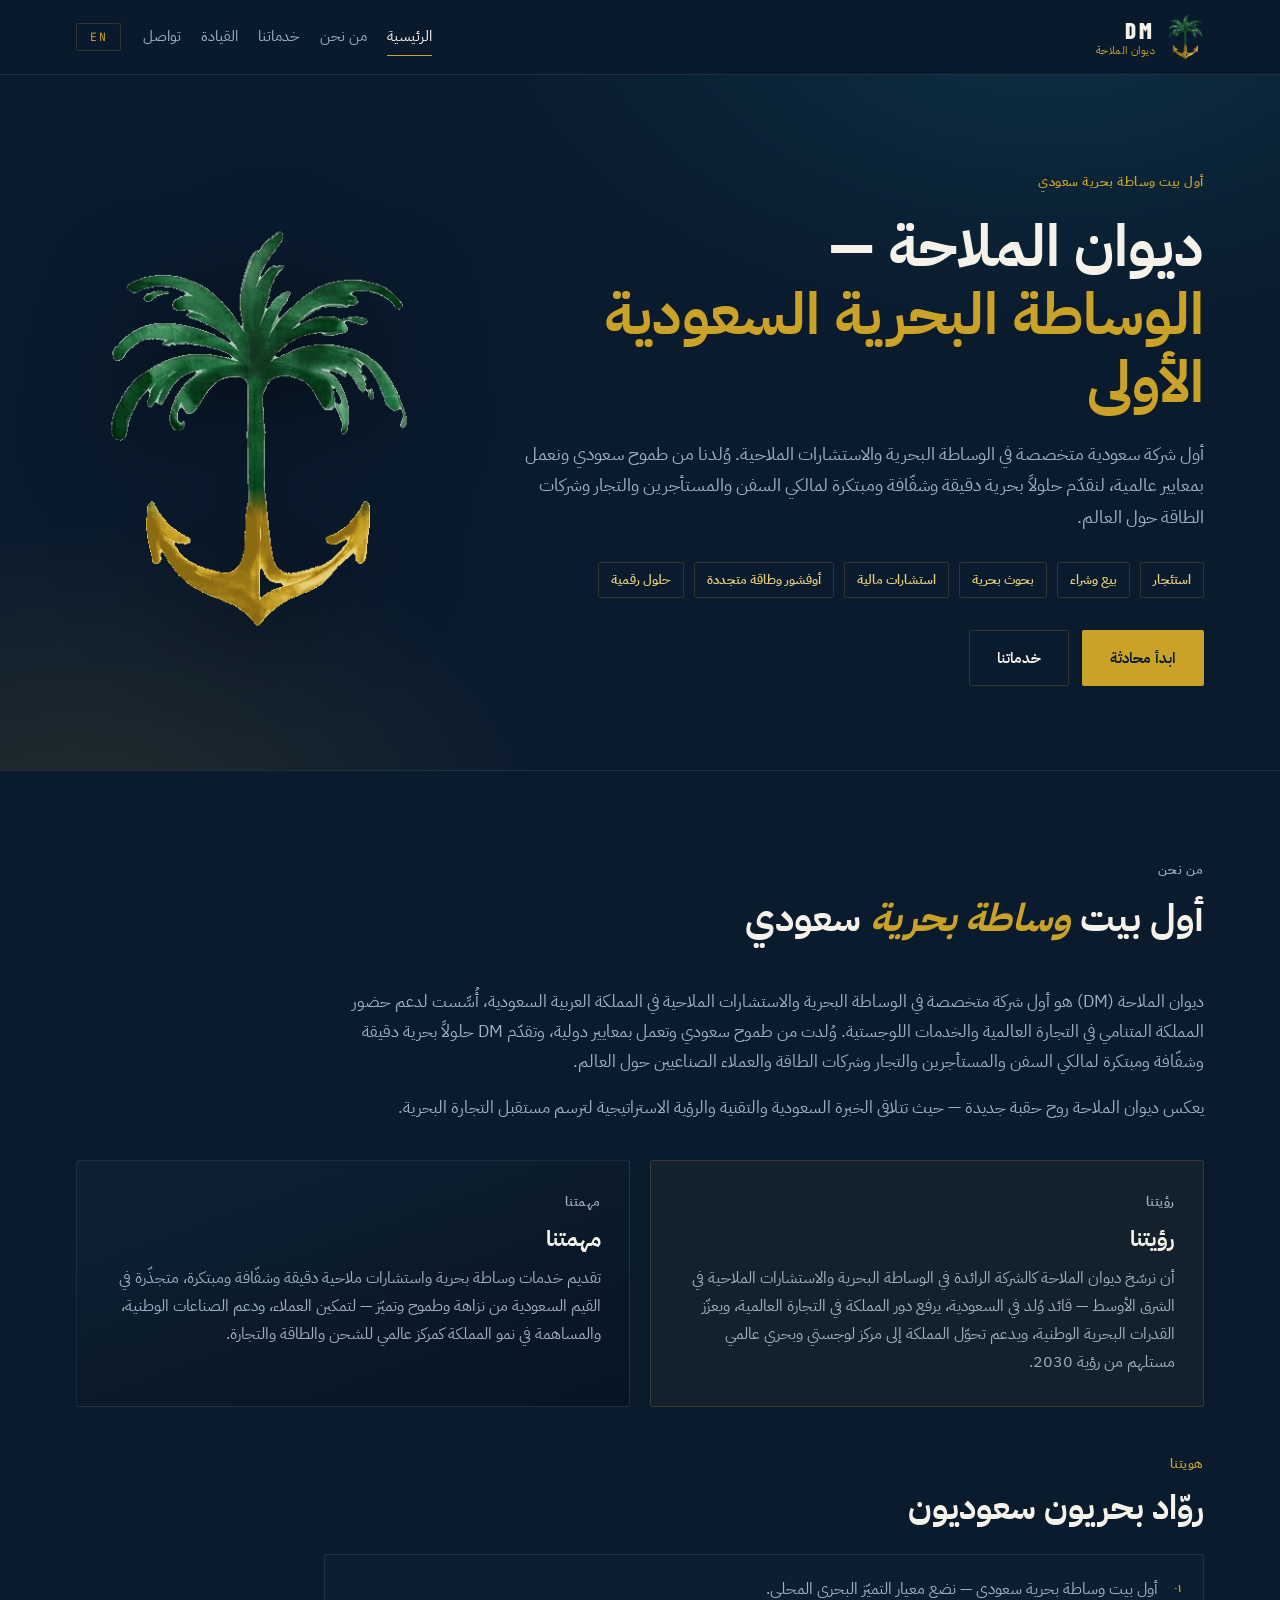
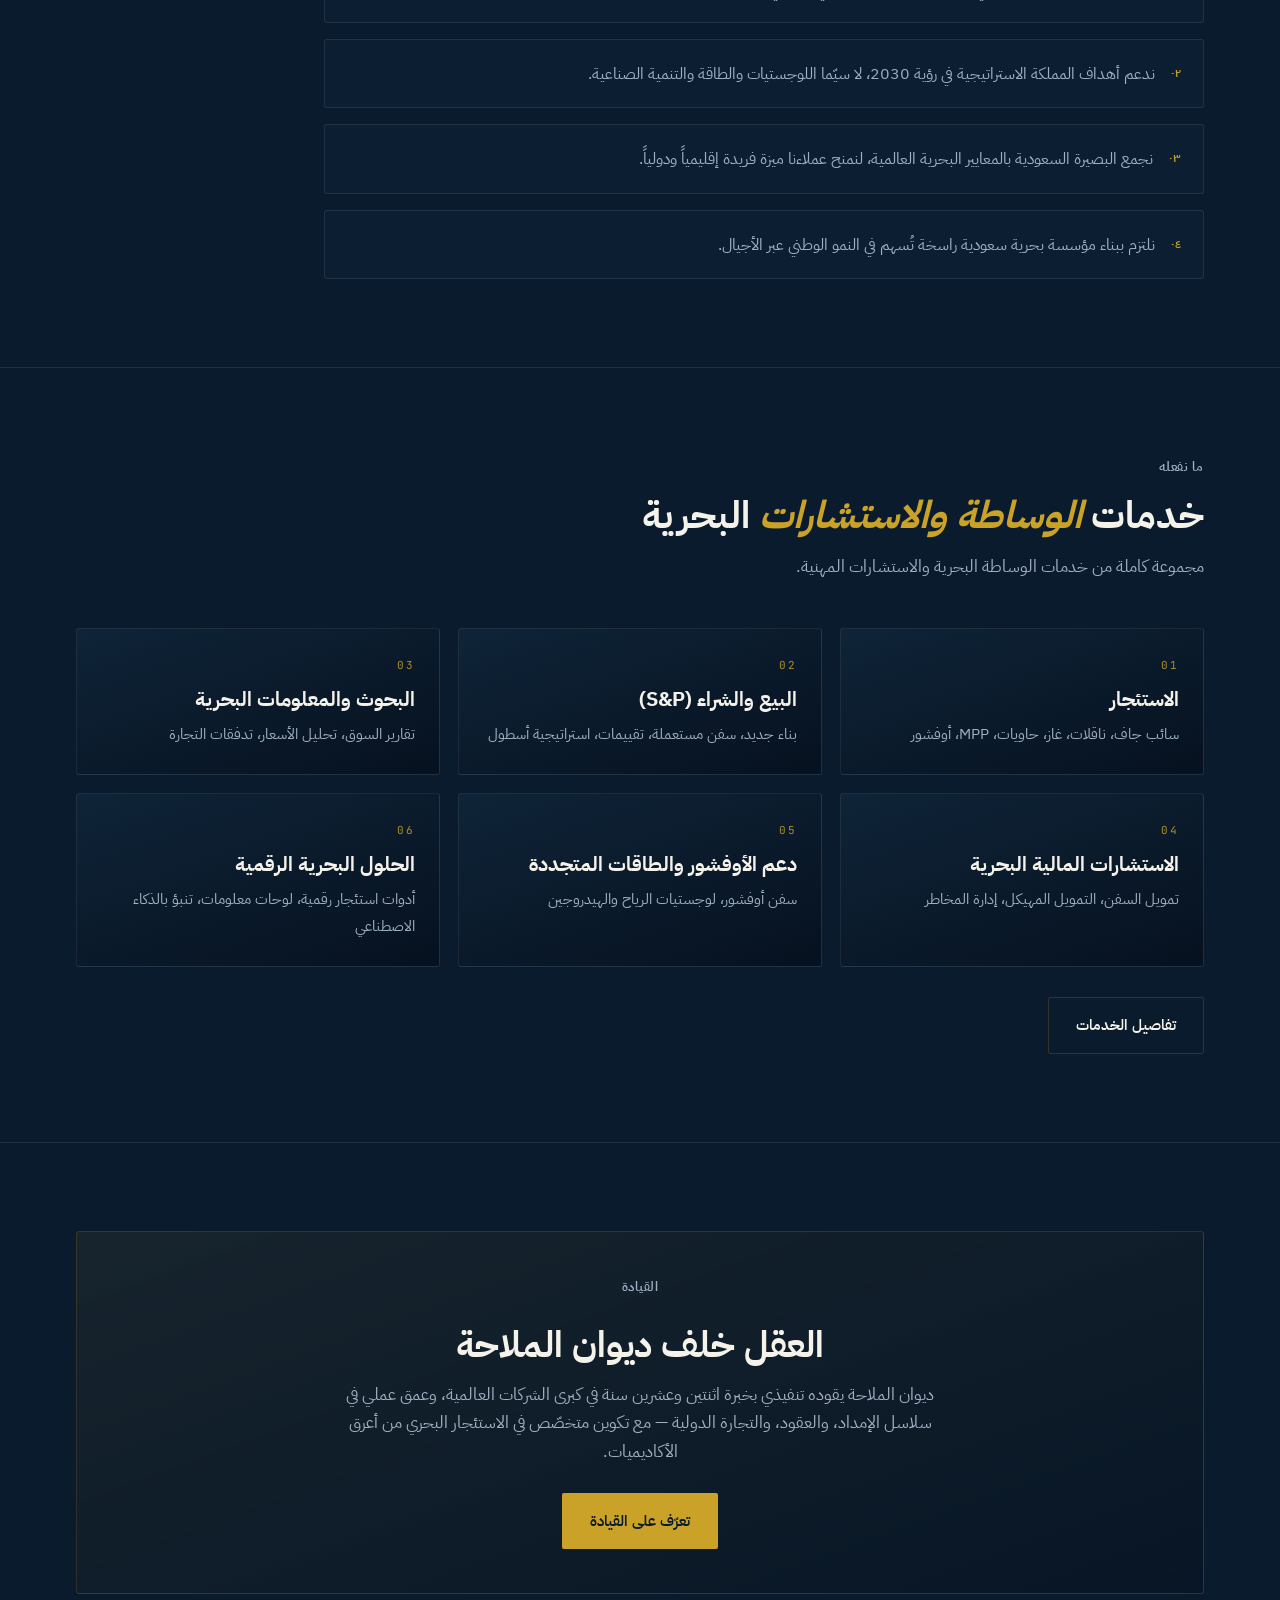
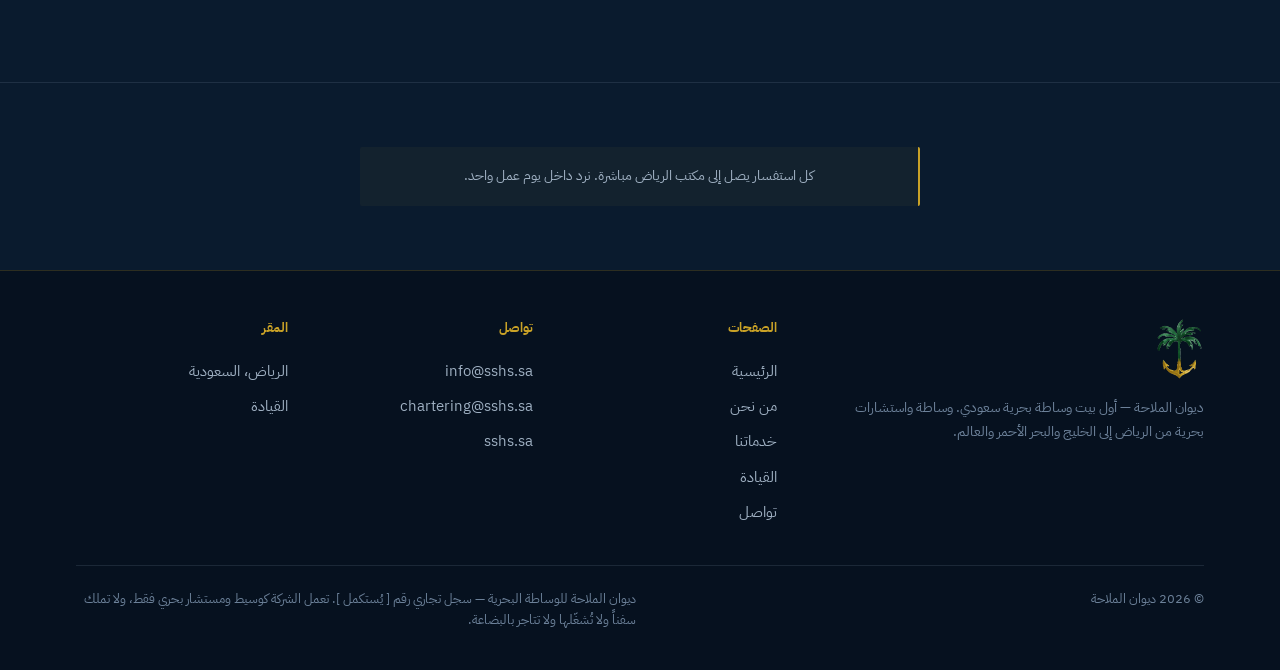
==== commit 9227100f: "Split the mark: green palm, brass anchor. Same pixels. Color changes where the flukes leave the trun" ====
--- a/index.html
+++ b/index.html
@@ -20,7 +20,7 @@
 <header>
   <div class="wrap nav">
     <a class="brand" href="index.html">
-      <img src="assets/img/logo-mark.png?v=green" alt="Diwan Maritime">
+      <img src="assets/img/logo-mark.png?v=split" alt="Diwan Maritime">
       <span class="txt">
         <span class="n">DM</span>
         <span class="s" data-ar="ديوان الملاحة" data-en="Diwan Maritime">ديوان الملاحة</span>
@@ -59,7 +59,7 @@
         <a class="btn btn-s" href="services.html" data-ar="خدماتنا" data-en="What we do">خدماتنا</a>
       </div>
     </div>
-    <div class="crest"><img src="assets/img/logo-mark.png?v=green" alt=""></div>
+    <div class="crest"><img src="assets/img/logo-mark.png?v=split" alt=""></div>
   </div>
 </section>
 
@@ -173,7 +173,7 @@
   <div class="wrap">
     <div class="fgrid">
       <div>
-        <img src="assets/img/logo-mark.png?v=green" alt="Diwan Maritime">
+        <img src="assets/img/logo-mark.png?v=split" alt="Diwan Maritime">
         <p data-ar="ديوان الملاحة — أول بيت وساطة بحرية سعودي. وساطة واستشارات بحرية من الرياض إلى الخليج والبحر الأحمر والعالم." data-en="Diwan Maritime — the first Saudi shipbroking house. Maritime brokerage and advisory from Riyadh across the Gulf, the Red Sea and beyond.">ديوان الملاحة — أول بيت وساطة بحرية سعودي. وساطة واستشارات بحرية من الرياض إلى الخليج والبحر الأحمر والعالم.</p>
       </div>
       <div class="fcol">
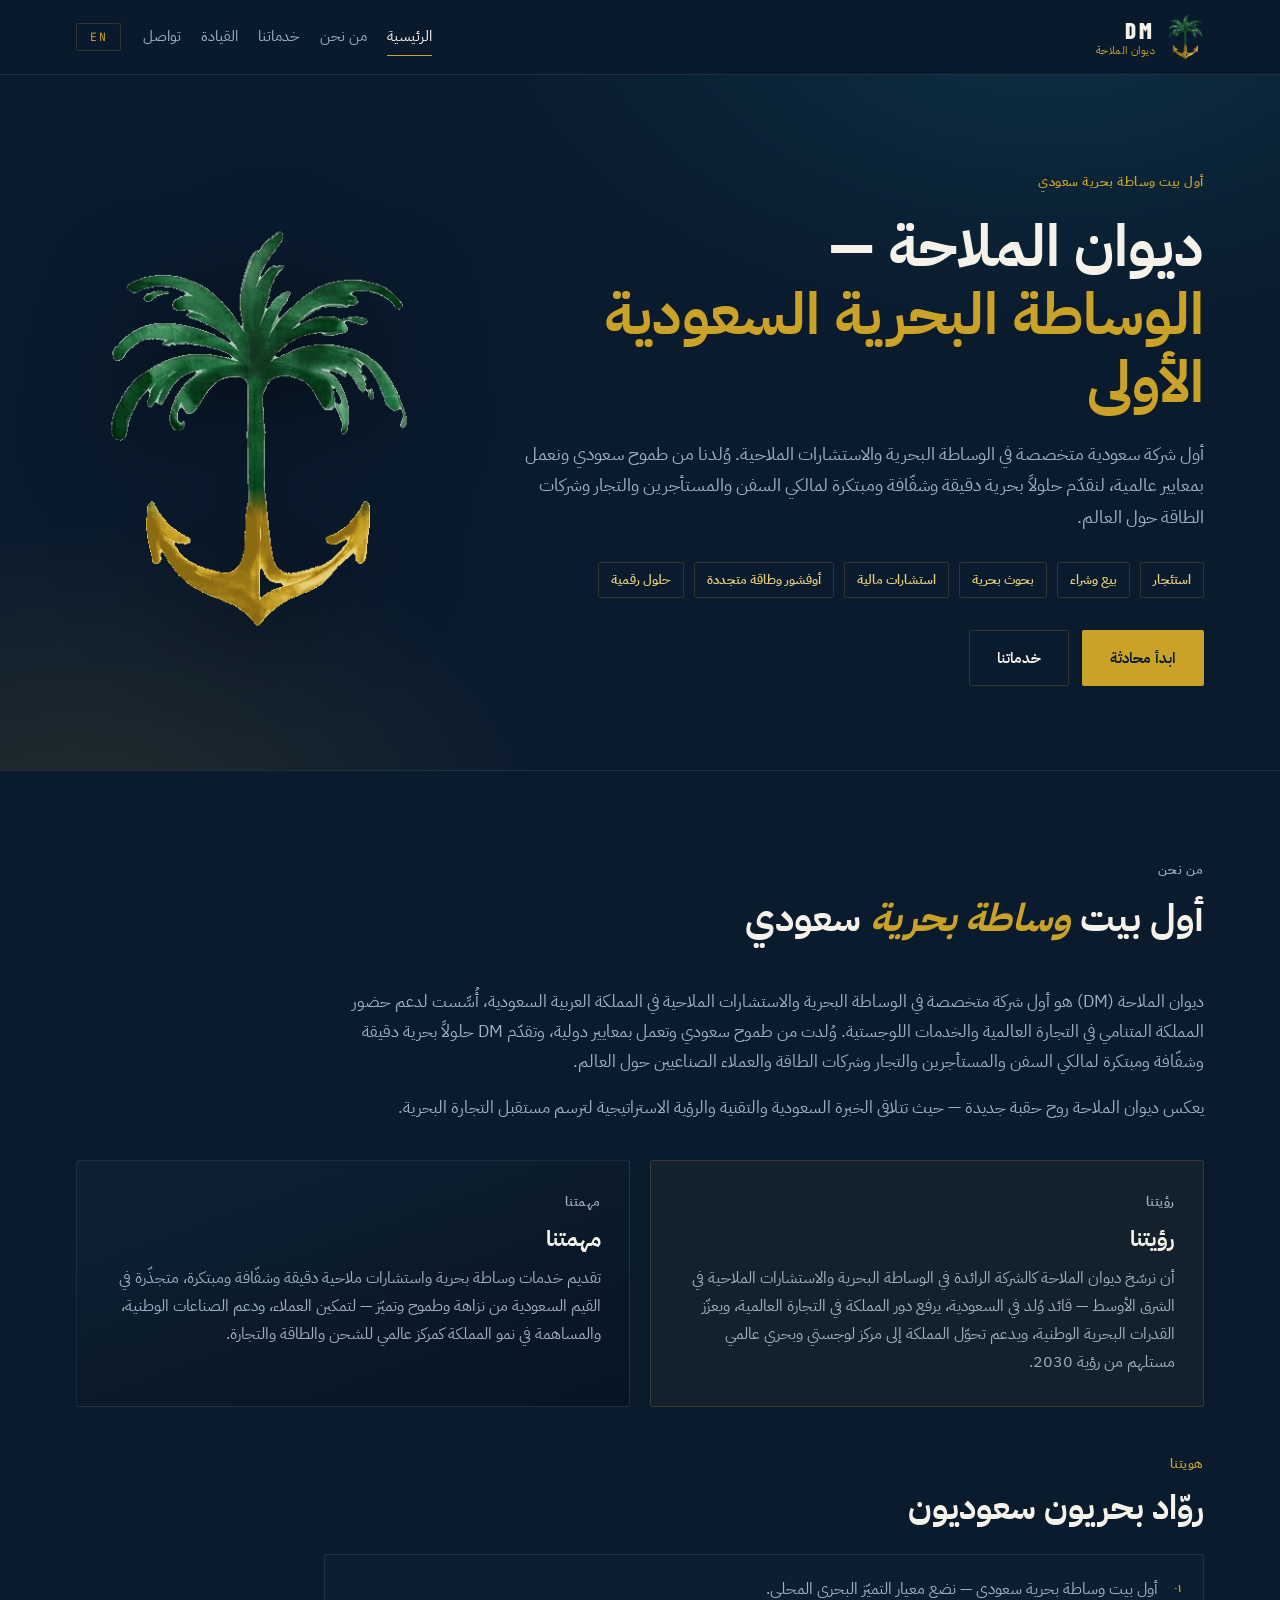
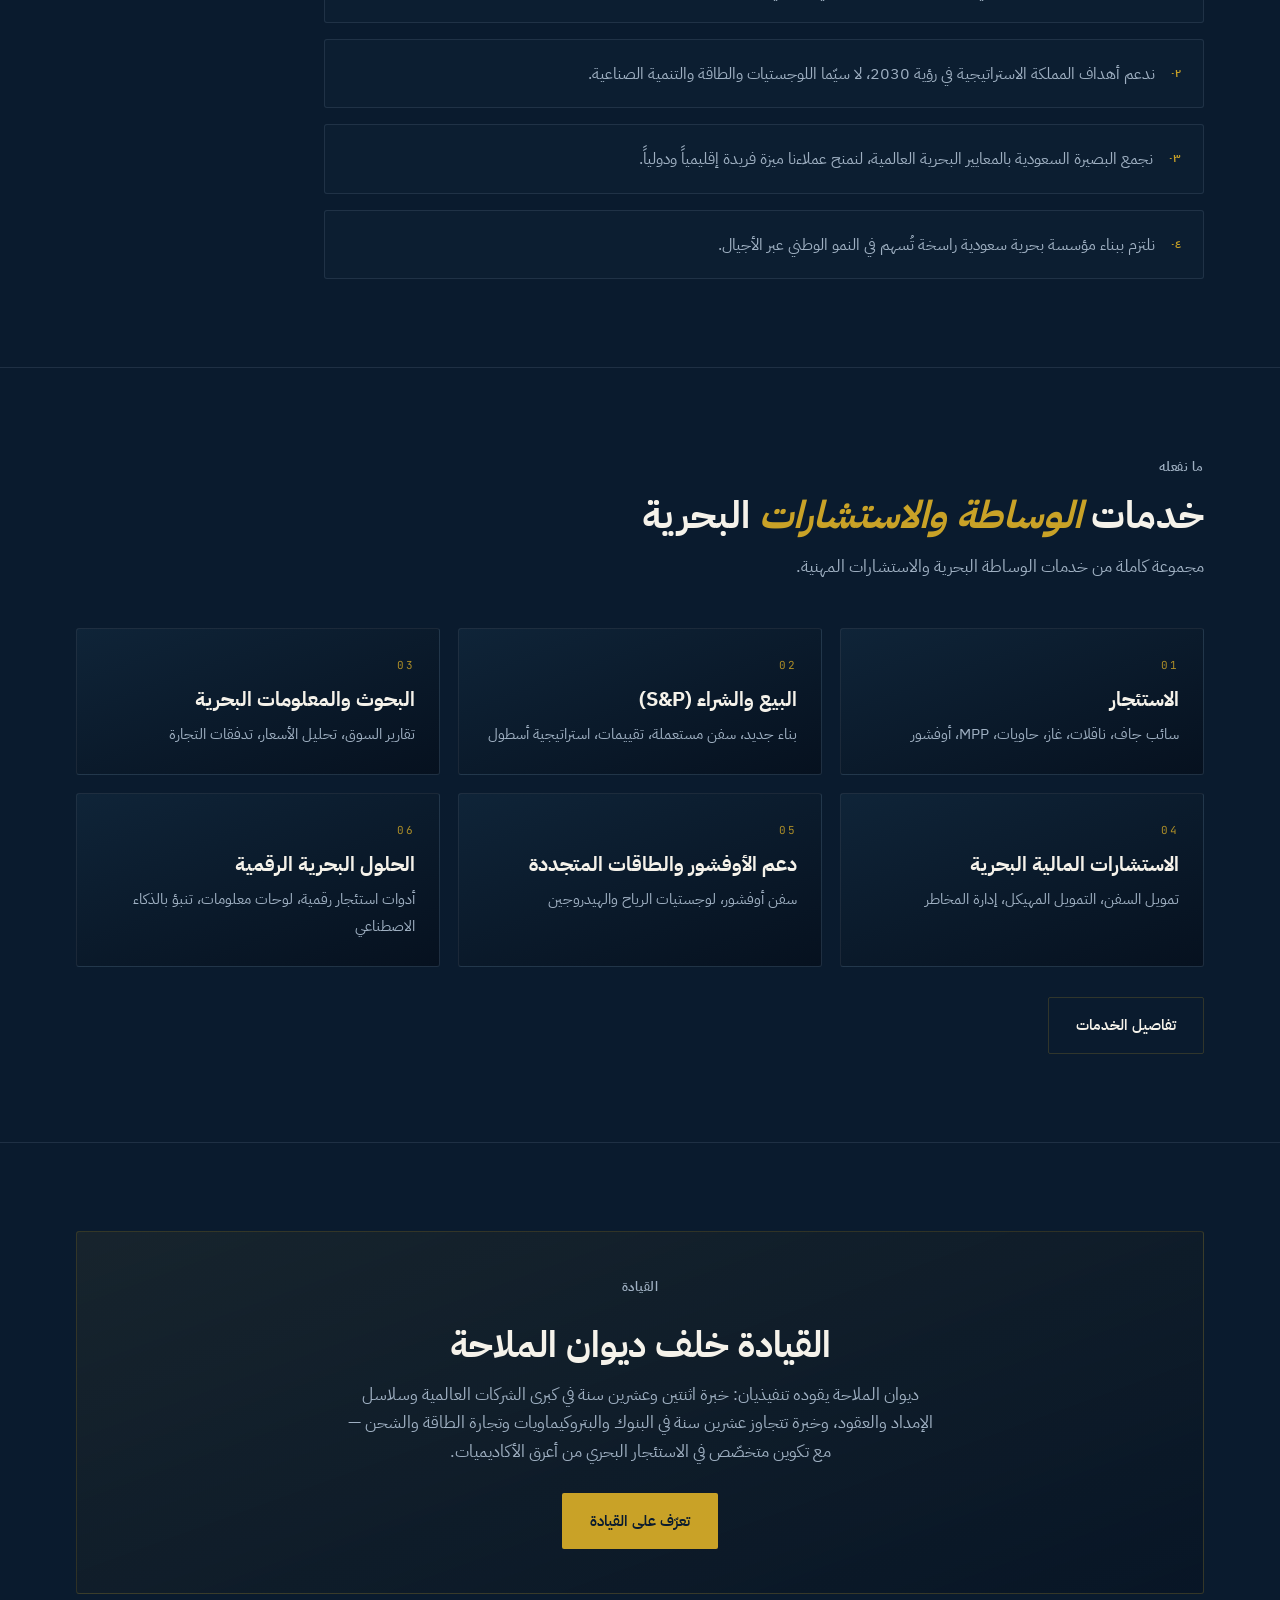
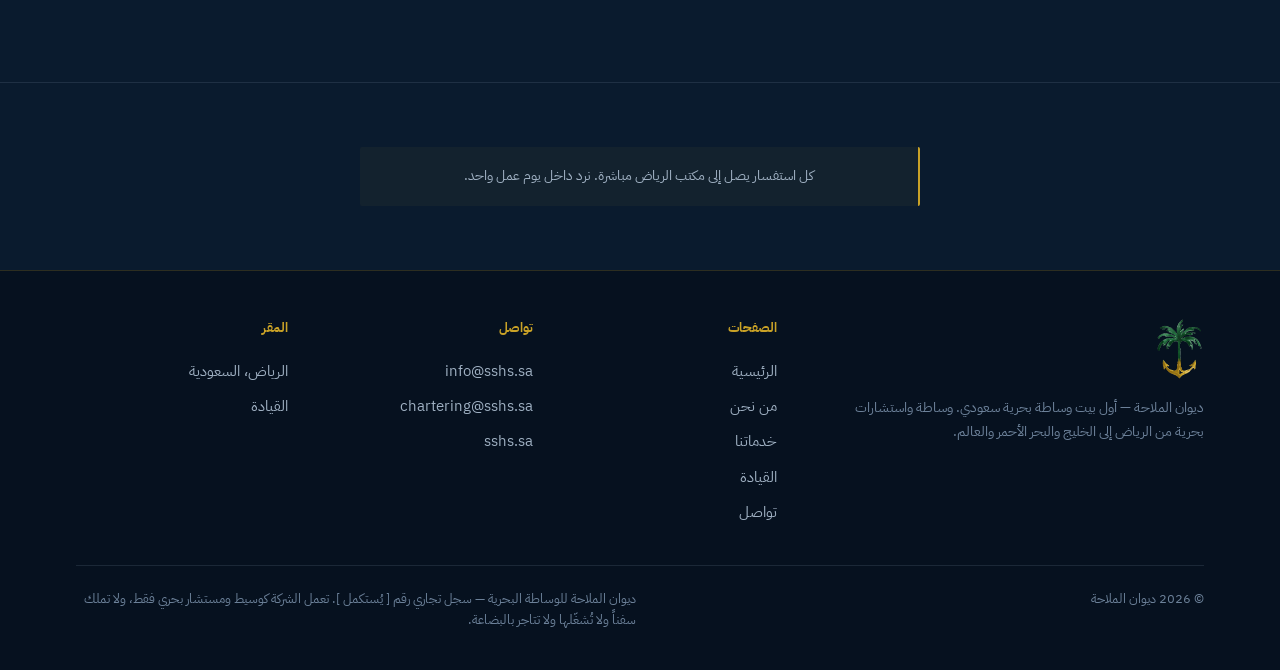
==== commit bb1d1850: "Leadership: add Tareq Abdullah Manea Alkhulaiwi as Managing Director Second principal on the leaders" ====
--- a/index.html
+++ b/index.html
@@ -152,8 +152,8 @@
   <div class="wrap">
     <div class="band">
       <p class="eyebrow" data-ar="القيادة" data-en="Leadership">القيادة</p>
-      <h2 data-ar="العقل <span class='em'>خلف</span> ديوان الملاحة" data-en="The mind <span class='em'>behind</span> Diwan Maritime">العقل <span class='em'>خلف</span> ديوان الملاحة</h2>
-      <p data-ar="ديوان الملاحة يقوده تنفيذي بخبرة اثنتين وعشرين سنة في كبرى الشركات العالمية، وعمق عملي في سلاسل الإمداد، والعقود، والتجارة الدولية — مع تكوين متخصّص في الاستئجار البحري من أعرق الأكاديميات." data-en="Diwan Maritime is led by an executive with 22 years of experience in global corporations, deep operational grounding in supply chains, contracting and international trade — and formal maritime chartering training from the industry's leading academies.">ديوان الملاحة يقوده تنفيذي بخبرة اثنتين وعشرين سنة في كبرى الشركات العالمية، وعمق عملي في سلاسل الإمداد، والعقود، والتجارة الدولية — مع تكوين متخصّص في الاستئجار البحري من أعرق الأكاديميات.</p>
+      <h2 data-ar="القيادة <span class='em'>خلف</span> ديوان الملاحة" data-en="The leadership <span class='em'>behind</span> Diwan Maritime">القيادة <span class='em'>خلف</span> ديوان الملاحة</h2>
+      <p data-ar="ديوان الملاحة يقوده تنفيذيان: خبرة اثنتين وعشرين سنة في كبرى الشركات العالمية وسلاسل الإمداد والعقود، وخبرة تتجاوز عشرين سنة في البنوك والبتروكيماويات وتجارة الطاقة والشحن — مع تكوين متخصّص في الاستئجار البحري من أعرق الأكاديميات." data-en="Diwan Maritime is led by two executives: 22 years in global corporations, supply chains and contracting, and more than 20 years across banking, petrochemicals, energy trading and shipping — with formal maritime chartering training from the industry's leading academies.">ديوان الملاحة يقوده تنفيذيان: خبرة اثنتين وعشرين سنة في كبرى الشركات العالمية وسلاسل الإمداد والعقود، وخبرة تتجاوز عشرين سنة في البنوك والبتروكيماويات وتجارة الطاقة والشحن — مع تكوين متخصّص في الاستئجار البحري من أعرق الأكاديميات.</p>
       <a class="btn btn-p" href="leadership.html" data-ar="تعرّف على القيادة" data-en="Meet the leadership">تعرّف على القيادة</a>
     </div>
   </div>
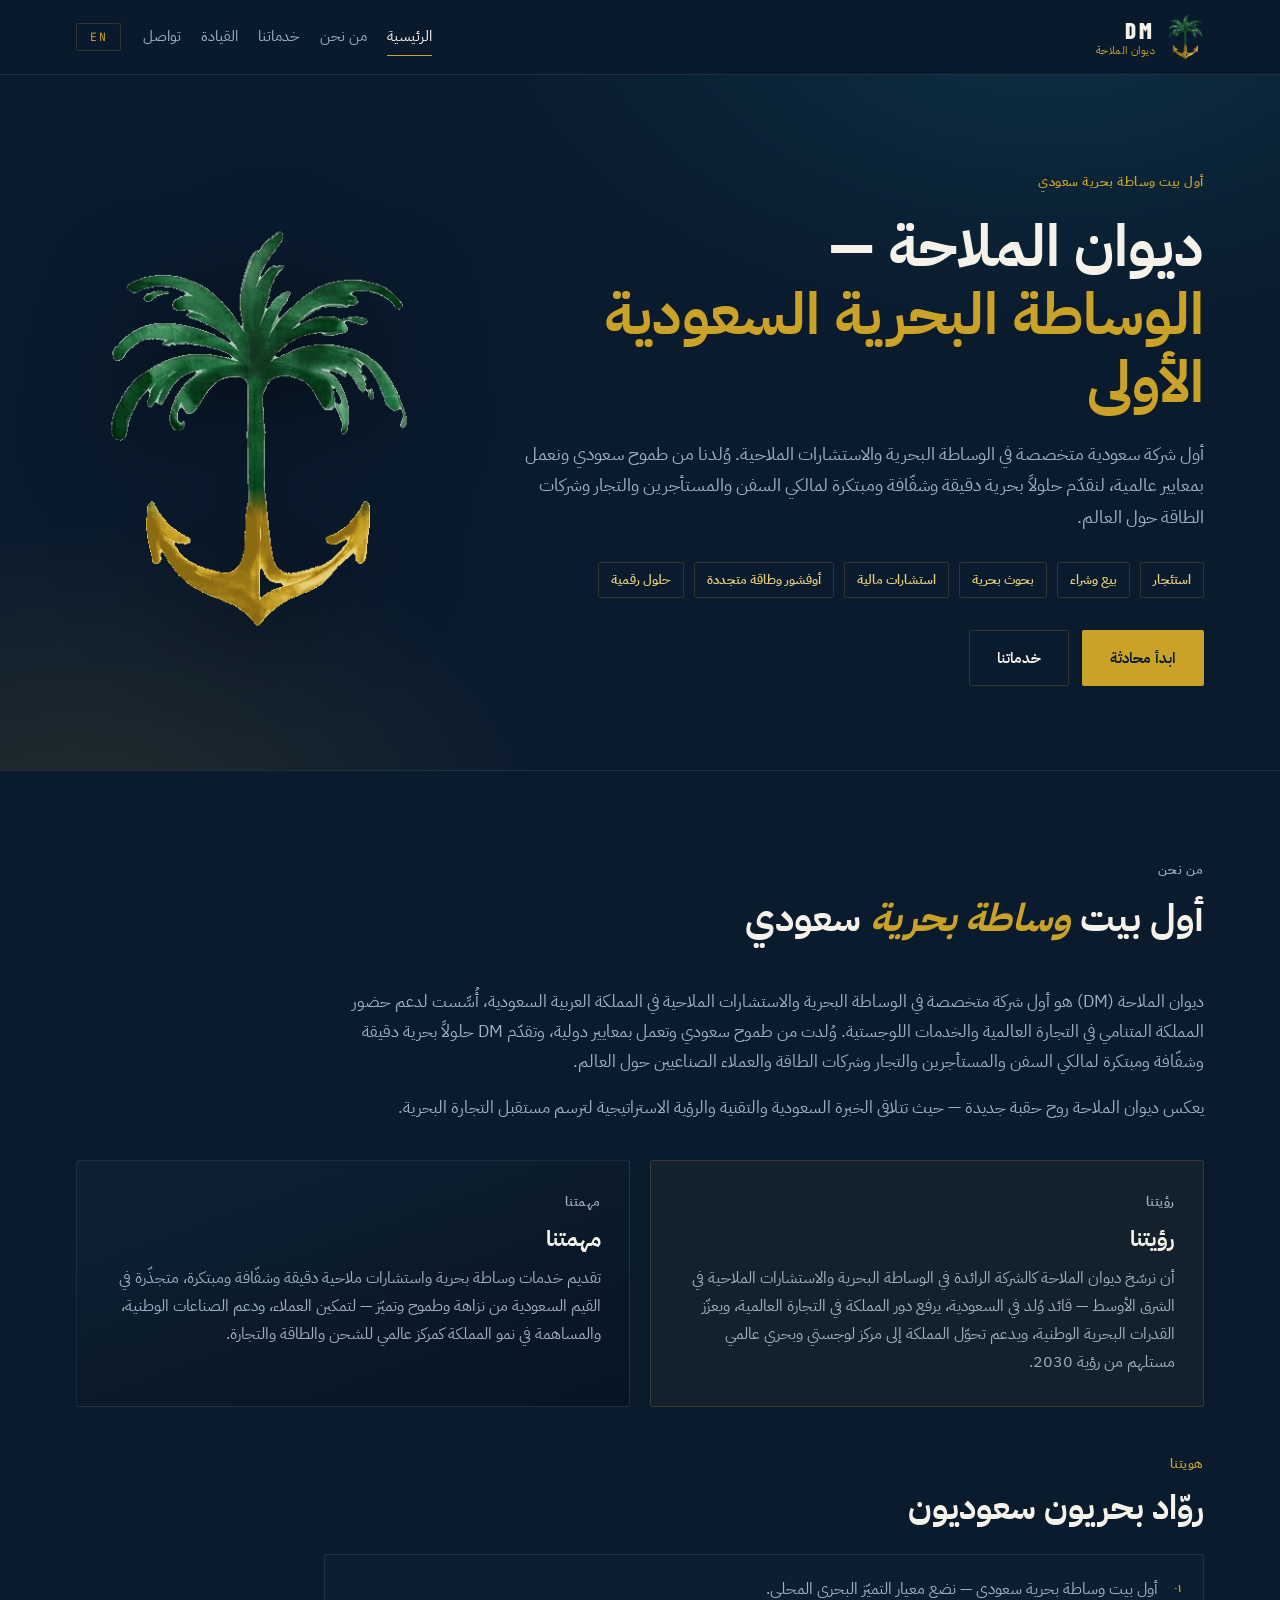
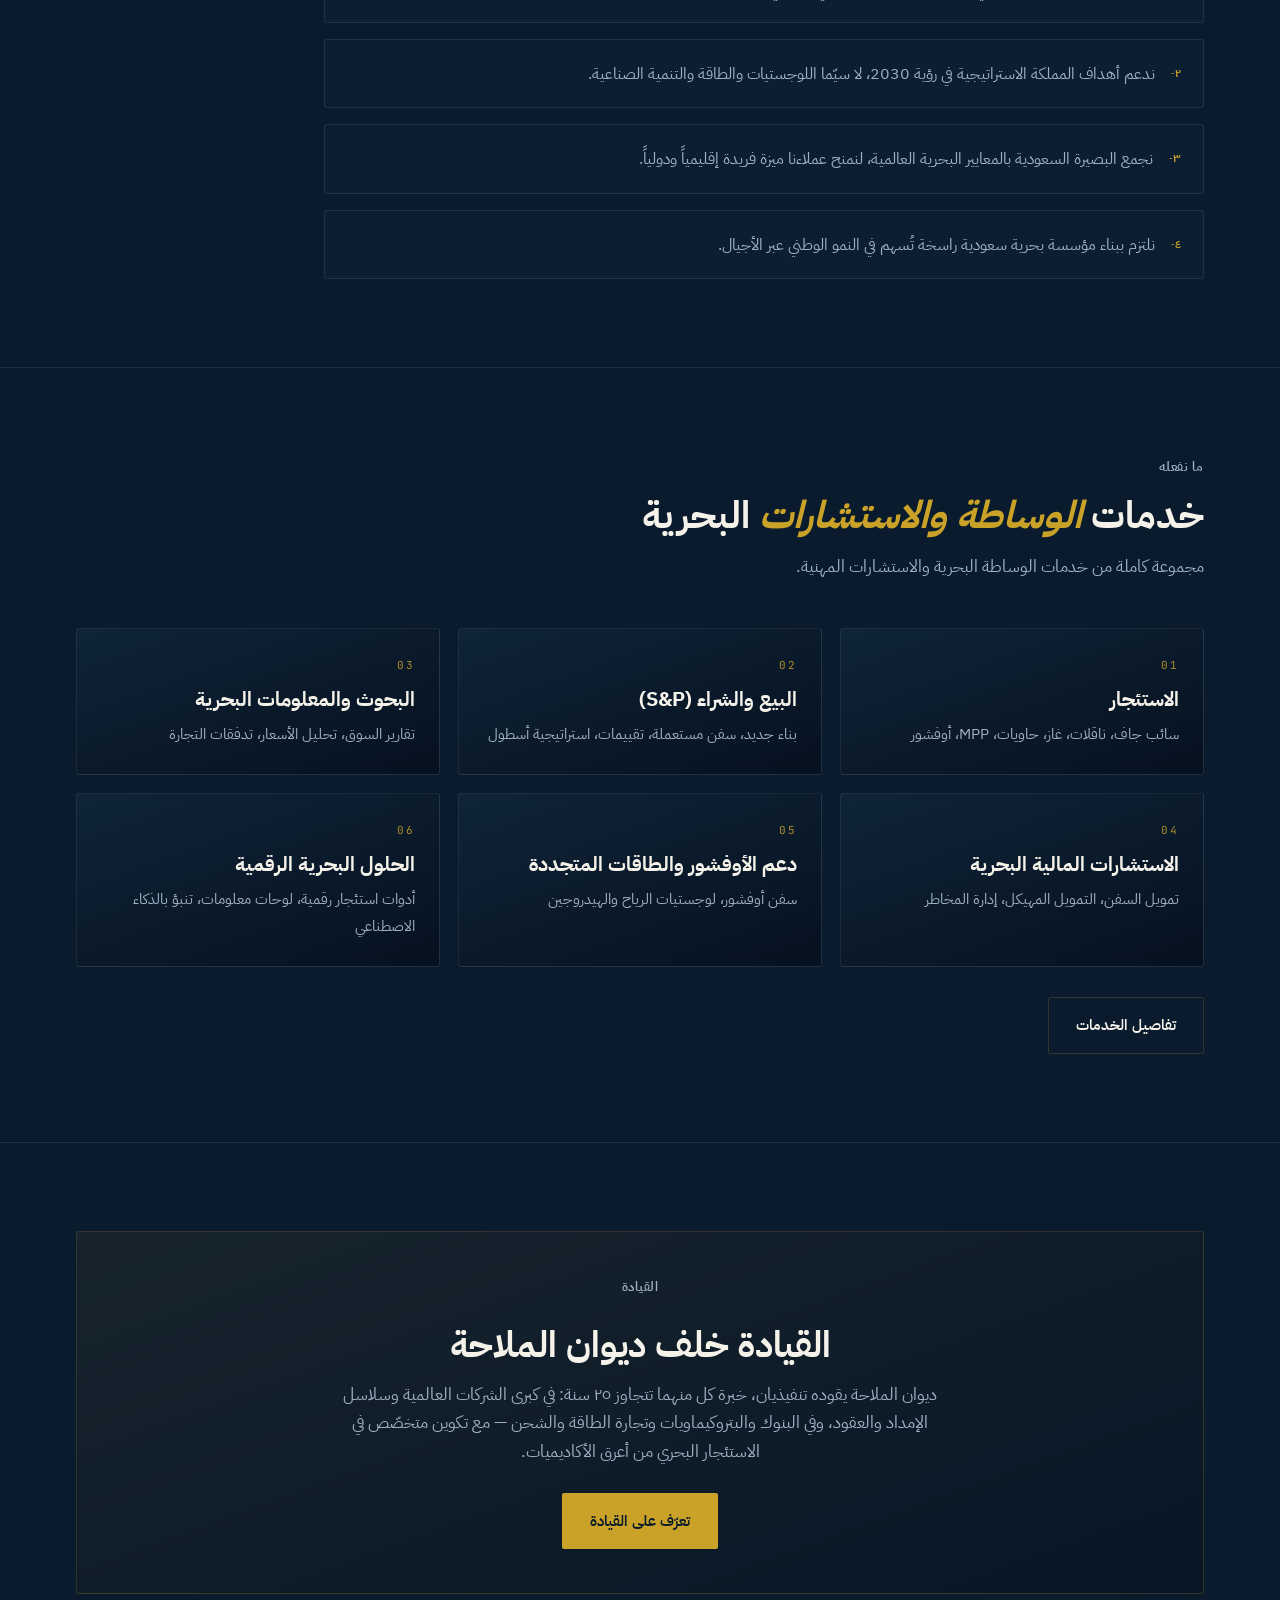
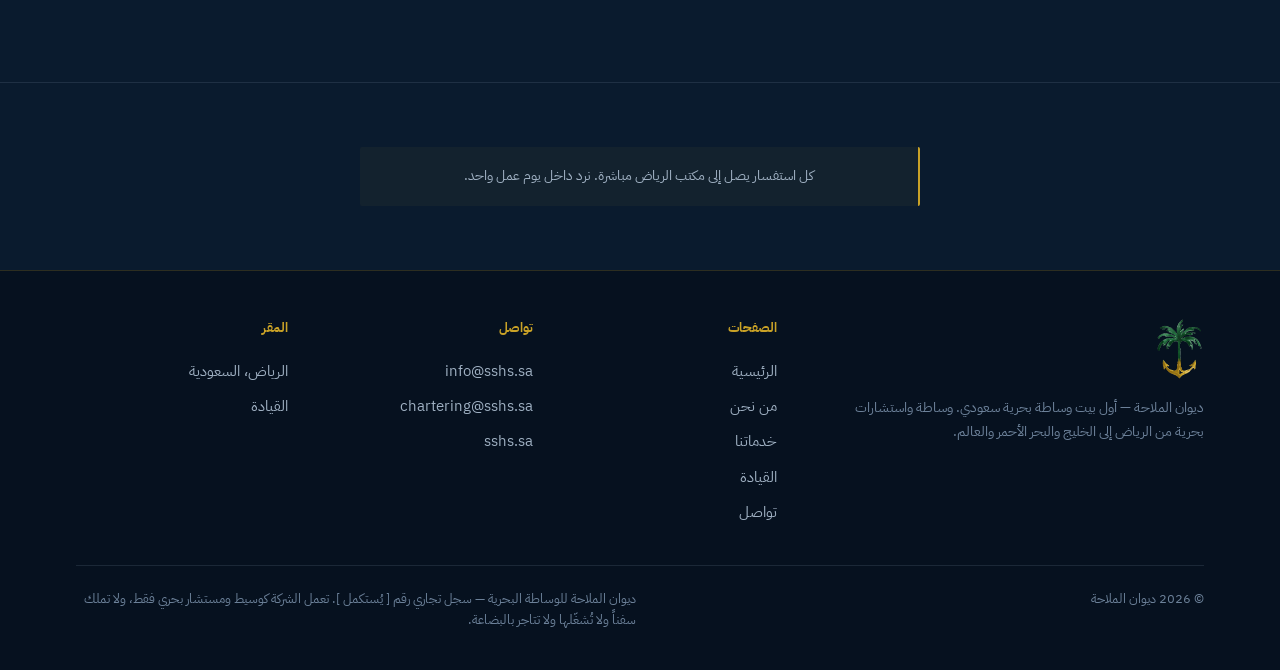
==== commit 9612e15c: "Leadership: experience briefings instead of dated CV lists Per request: no dates, no employer names " ====
--- a/index.html
+++ b/index.html
@@ -153,7 +153,7 @@
     <div class="band">
       <p class="eyebrow" data-ar="القيادة" data-en="Leadership">القيادة</p>
       <h2 data-ar="القيادة <span class='em'>خلف</span> ديوان الملاحة" data-en="The leadership <span class='em'>behind</span> Diwan Maritime">القيادة <span class='em'>خلف</span> ديوان الملاحة</h2>
-      <p data-ar="ديوان الملاحة يقوده تنفيذيان: خبرة اثنتين وعشرين سنة في كبرى الشركات العالمية وسلاسل الإمداد والعقود، وخبرة تتجاوز عشرين سنة في البنوك والبتروكيماويات وتجارة الطاقة والشحن — مع تكوين متخصّص في الاستئجار البحري من أعرق الأكاديميات." data-en="Diwan Maritime is led by two executives: 22 years in global corporations, supply chains and contracting, and more than 20 years across banking, petrochemicals, energy trading and shipping — with formal maritime chartering training from the industry's leading academies.">ديوان الملاحة يقوده تنفيذيان: خبرة اثنتين وعشرين سنة في كبرى الشركات العالمية وسلاسل الإمداد والعقود، وخبرة تتجاوز عشرين سنة في البنوك والبتروكيماويات وتجارة الطاقة والشحن — مع تكوين متخصّص في الاستئجار البحري من أعرق الأكاديميات.</p>
+      <p data-ar="ديوان الملاحة يقوده تنفيذيان، خبرة كل منهما تتجاوز ٢٥ سنة: في كبرى الشركات العالمية وسلاسل الإمداد والعقود، وفي البنوك والبتروكيماويات وتجارة الطاقة والشحن — مع تكوين متخصّص في الاستئجار البحري من أعرق الأكاديميات." data-en="Diwan Maritime is led by two executives, each with more than 25 years: in global corporations, supply chains and contracting, and in banking, petrochemicals, energy trading and shipping — with formal maritime chartering training from the industry's leading academies.">ديوان الملاحة يقوده تنفيذيان، خبرة كل منهما تتجاوز ٢٥ سنة: في كبرى الشركات العالمية وسلاسل الإمداد والعقود، وفي البنوك والبتروكيماويات وتجارة الطاقة والشحن — مع تكوين متخصّص في الاستئجار البحري من أعرق الأكاديميات.</p>
       <a class="btn btn-p" href="leadership.html" data-ar="تعرّف على القيادة" data-en="Meet the leadership">تعرّف على القيادة</a>
     </div>
   </div>
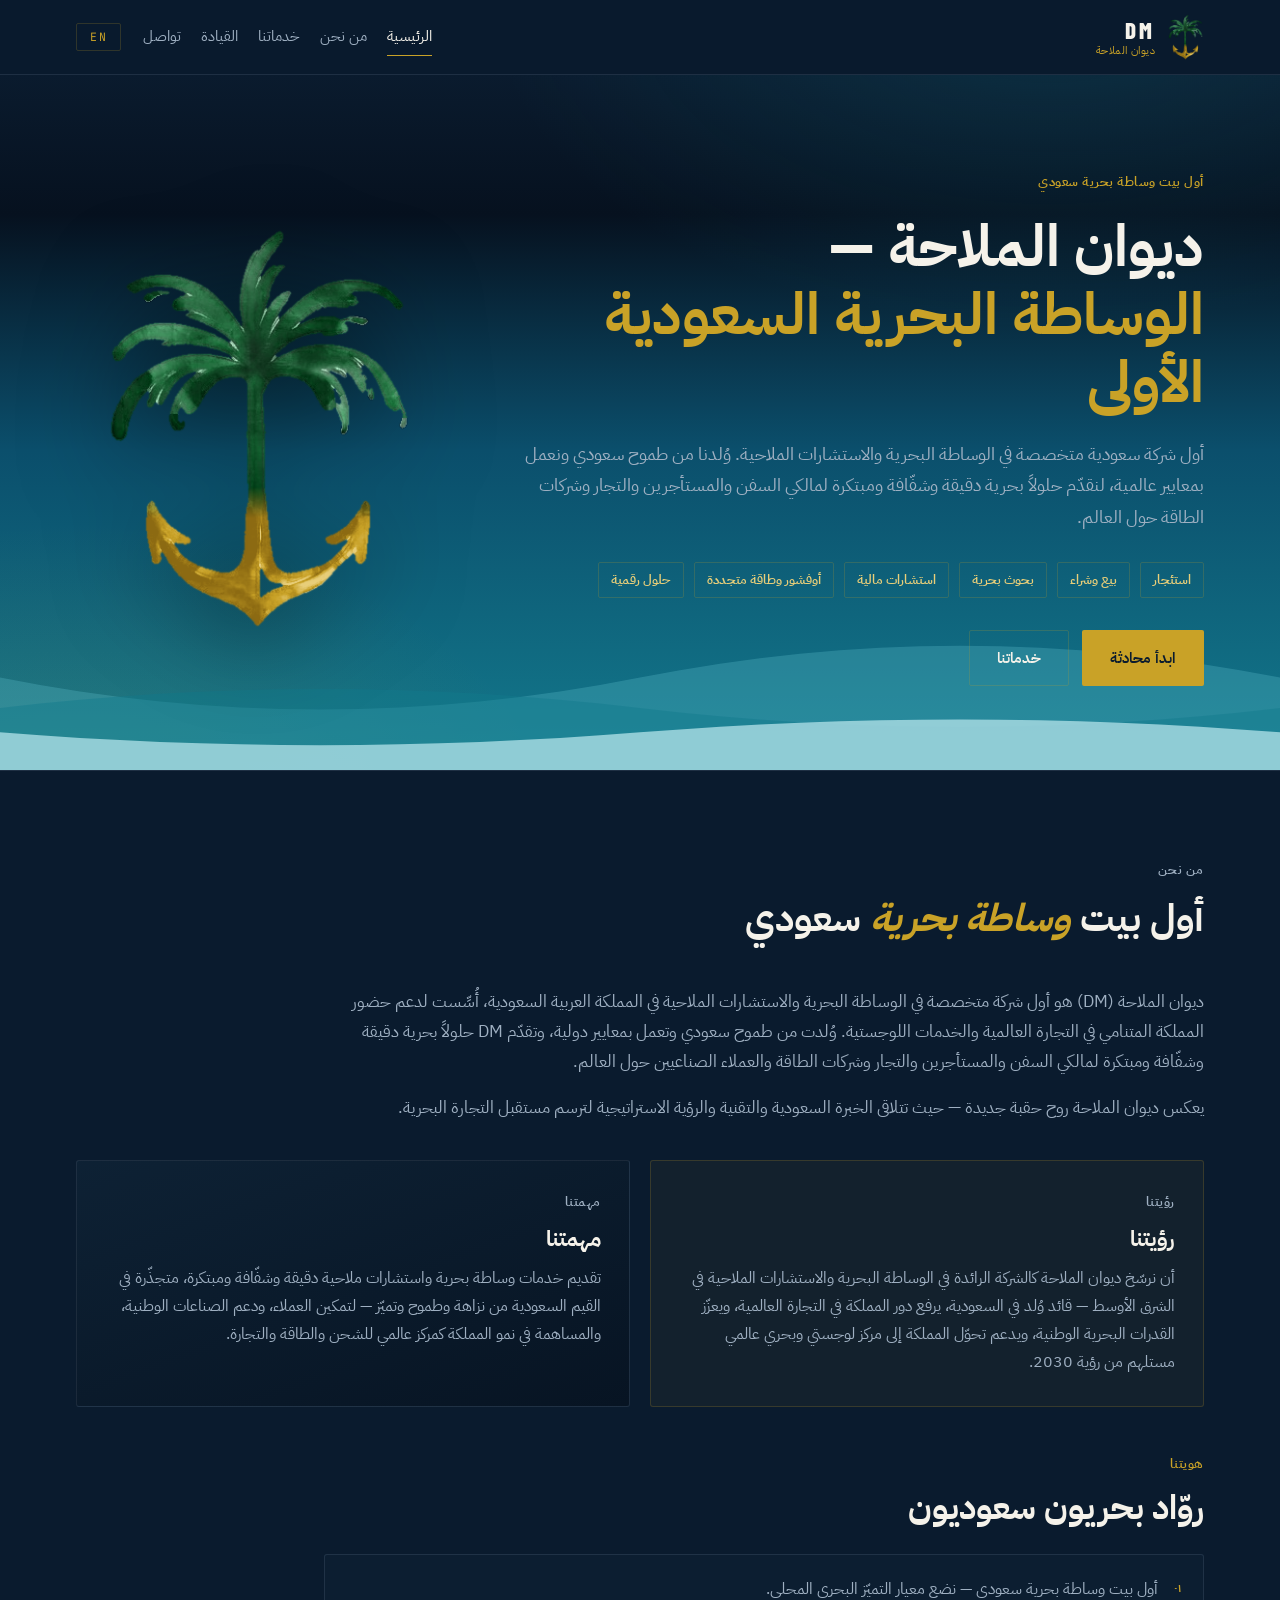
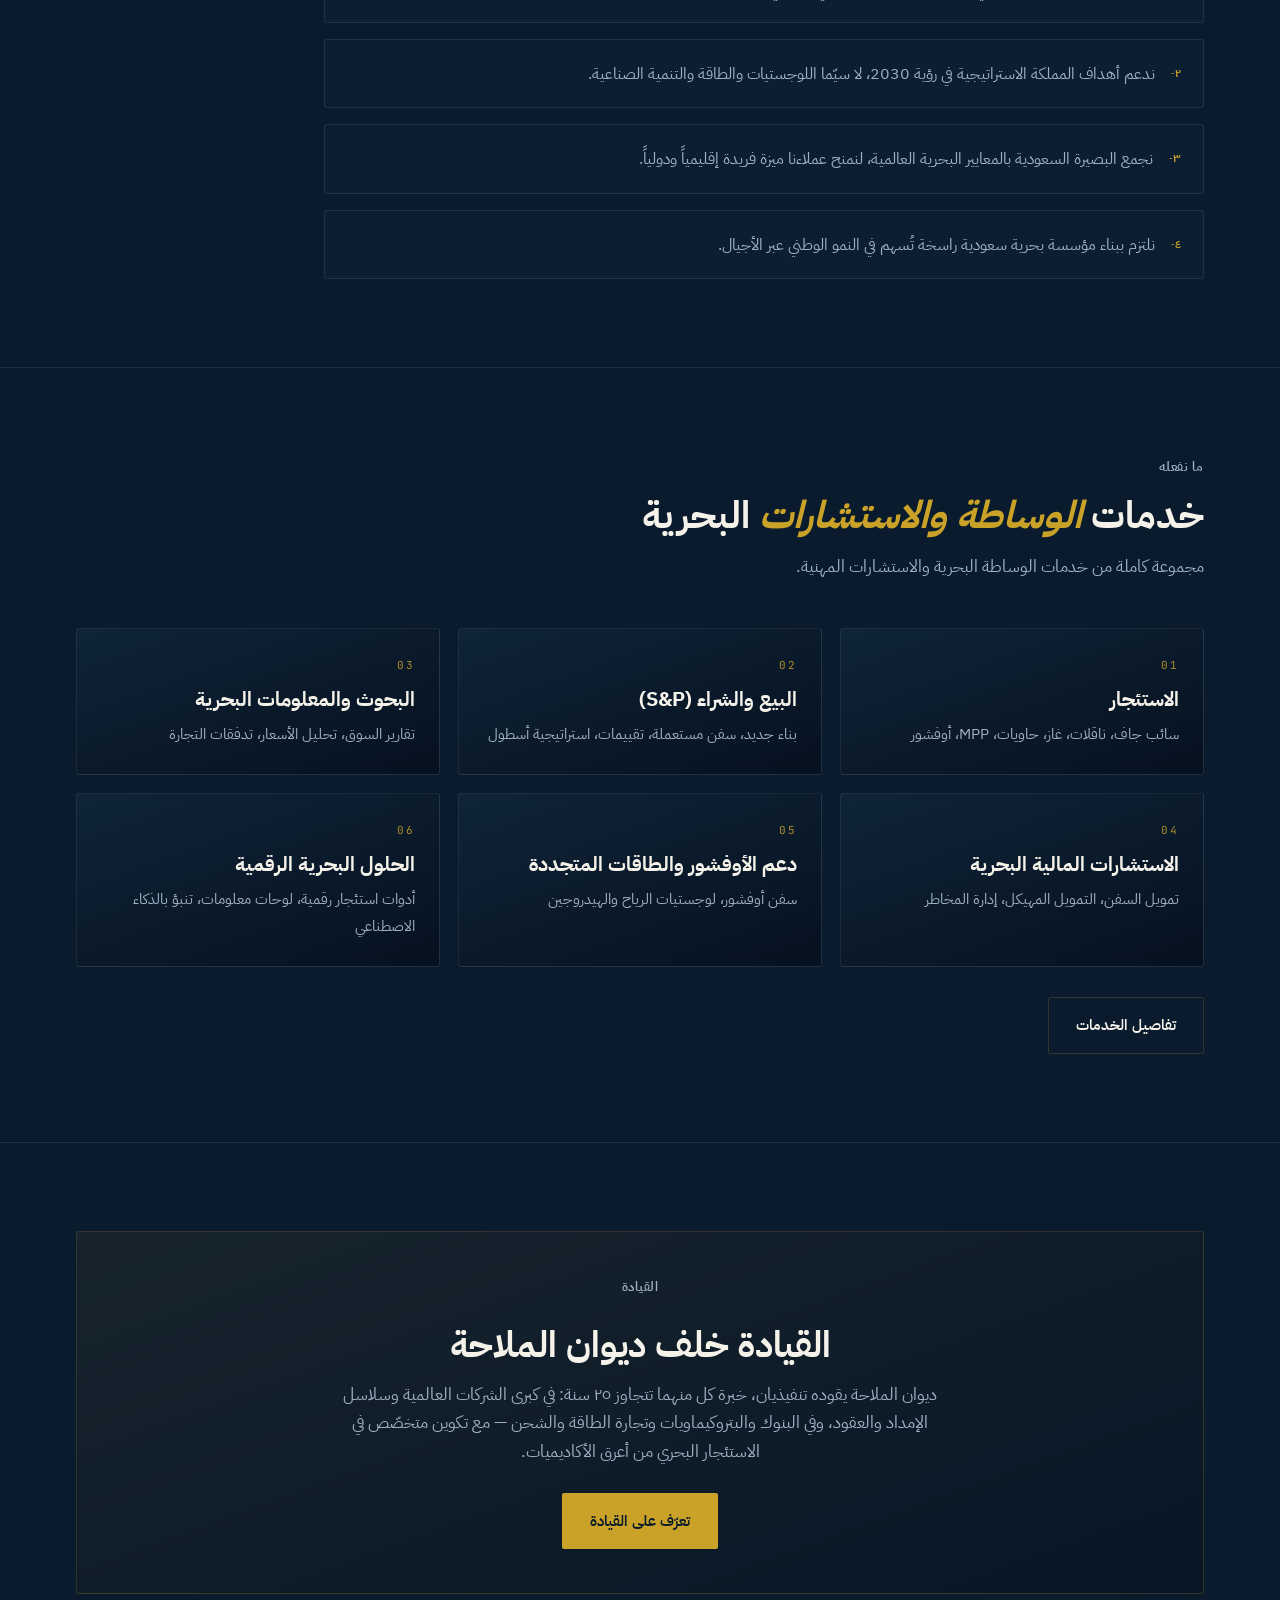
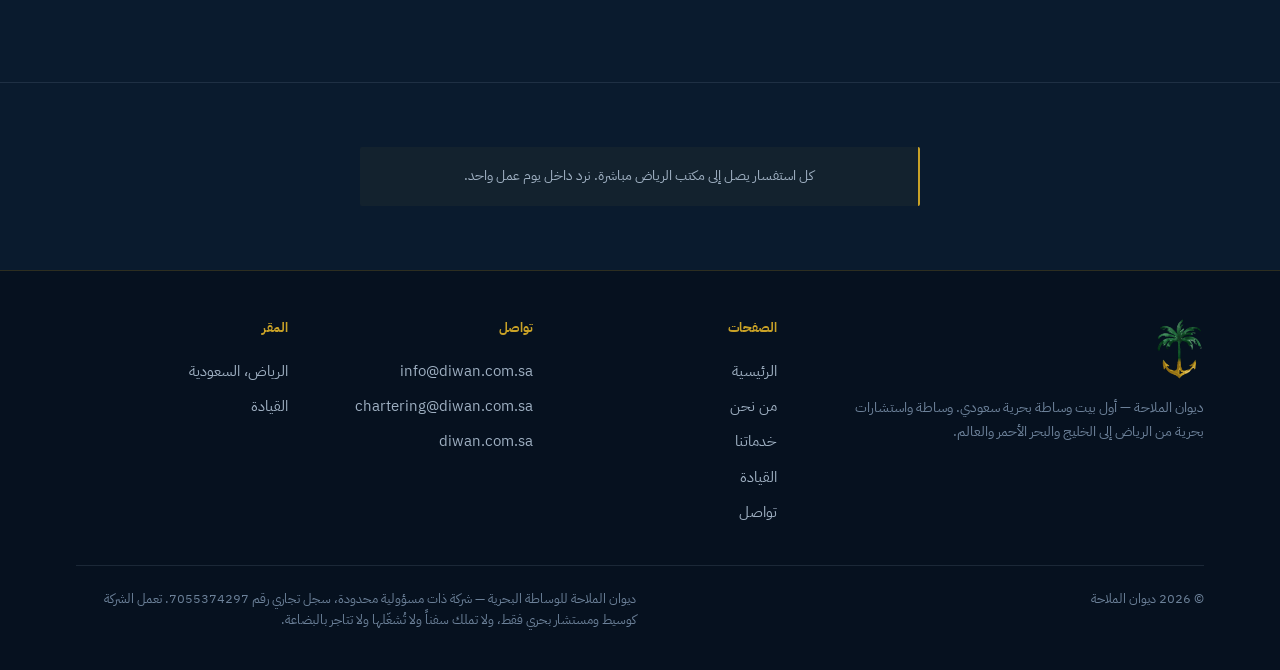
==== commit 3aaf0b1e: "Diwan Maritime brand, CR number, Sea & Waves hero, founder message - English brand reverted to Diwan" ====
--- a/index.html
+++ b/index.html
@@ -5,16 +5,21 @@
 <meta name="viewport" content="width=device-width, initial-scale=1">
 <title>ديوان الملاحة | أول بيت وساطة بحرية سعودي</title>
 <meta name="description" content="ديوان الملاحة (DM) — أول شركة سعودية متخصصة في الوساطة البحرية والاستشارات الملاحية. استئجار، بيع وشراء، بحوث، استشارات مالية، أوفشور، وحلول رقمية.">
-<!-- TEMP DEPLOY ONLY: remove when the site moves to sshs.sa -->
+<!-- STAGING — set LIVE=True in work/build_site.py when the domain is approved -->
 <meta name="robots" content="noindex,nofollow">
+
 <meta property="og:title" content="ديوان الملاحة | أول بيت وساطة بحرية سعودي">
 <meta property="og:description" content="ديوان الملاحة (DM) — أول شركة سعودية متخصصة في الوساطة البحرية والاستشارات الملاحية. استئجار، بيع وشراء، بحوث، استشارات مالية، أوفشور، وحلول رقمية.">
-<meta property="og:image" content="assets/img/og-image.png">
+<meta property="og:url" content="https://diwan.com.sa/">
+<meta property="og:site_name" content="Diwan Maritime">
+<meta property="og:locale" content="ar_SA">
+<meta property="og:locale:alternate" content="en_US">
+<meta property="og:image" content="https://diwan.com.sa/assets/img/og-image.png">
 <meta property="og:type" content="website">
-<link rel="canonical" href="https://sshs.sa/">
+<link rel="canonical" href="https://diwan.com.sa/">
 <link rel="icon" href="assets/img/favicon.ico">
 <link rel="apple-touch-icon" href="assets/img/apple-touch-icon.png">
-<link rel="stylesheet" href="assets/site.css">
+<link rel="stylesheet" href="assets/site.css?v=sea2">
 </head>
 <body>
 <header>
@@ -41,6 +46,9 @@
 
 <!-- ============================================================ HERO -->
 <section class="hero">
+  <div class="waves" aria-hidden="true">
+    <span class="w w1"></span><span class="w w2"></span><span class="w w3"></span>
+  </div>
   <div class="wrap">
     <div>
       <p class="eyebrow" data-ar="أول بيت وساطة بحرية سعودي" data-en="The First Saudi Shipbroking House">أول بيت وساطة بحرية سعودي</p>
@@ -186,9 +194,9 @@
       </div>
       <div class="fcol">
         <h5 data-ar="تواصل" data-en="Contact">تواصل</h5>
-        <a href="mailto:info@sshs.sa">info@sshs.sa</a>
-        <a href="mailto:chartering@sshs.sa">chartering@sshs.sa</a>
-        <a href="https://sshs.sa">sshs.sa</a>
+        <a href="mailto:info@diwan.com.sa">info@diwan.com.sa</a>
+        <a href="mailto:chartering@diwan.com.sa">chartering@diwan.com.sa</a>
+        <a href="https://diwan.com.sa">diwan.com.sa</a>
       </div>
       <div class="fcol">
         <h5 data-ar="المقر" data-en="Office">المقر</h5>
@@ -198,7 +206,7 @@
     </div>
     <div class="legal">
       <div>© <span id="yr">2026</span> <span data-ar="ديوان الملاحة" data-en="Diwan Maritime">ديوان الملاحة</span></div>
-      <div class="r" data-ar="ديوان الملاحة للوساطة البحرية — سجل تجاري رقم [ يُستكمل ]. تعمل الشركة كوسيط ومستشار بحري فقط، ولا تملك سفناً ولا تُشغّلها ولا تتاجر بالبضاعة." data-en="Diwan Maritime for Maritime Brokerage — CR No. [ to be completed ]. The company acts as a shipbroker and maritime adviser only. It owns no vessels, operates no vessels, and trades no cargo.">ديوان الملاحة للوساطة البحرية — سجل تجاري رقم [ يُستكمل ]. تعمل الشركة كوسيط ومستشار بحري فقط، ولا تملك سفناً ولا تُشغّلها ولا تتاجر بالبضاعة.</div>
+      <div class="r" data-ar="ديوان الملاحة للوساطة البحرية — شركة ذات مسؤولية محدودة، سجل تجاري رقم 7055374297. تعمل الشركة كوسيط ومستشار بحري فقط، ولا تملك سفناً ولا تُشغّلها ولا تتاجر بالبضاعة." data-en="Diwan Maritime — the trading name of ديوان الملاحة (Diwan Almilaha), a limited liability company, CR No. 7055374297. The company acts as a shipbroker and maritime adviser only. It owns no vessels, operates no vessels, and trades no cargo.">ديوان الملاحة للوساطة البحرية — شركة ذات مسؤولية محدودة، سجل تجاري رقم 7055374297. تعمل الشركة كوسيط ومستشار بحري فقط، ولا تملك سفناً ولا تُشغّلها ولا تتاجر بالبضاعة.</div>
     </div>
   </div>
 </footer>
--- a/assets/site.css
+++ b/assets/site.css
@@ -77,13 +77,18 @@
 }
 
 /* ---------------------------------------------------------------- hero */
-.hero{position:relative;padding:96px 0 84px;border-top:none;overflow:hidden}
+.hero{position:relative;padding:96px 0 84px;border-top:none;overflow:hidden;
+  background:linear-gradient(180deg,
+    var(--navy) 0%,
+    var(--navy-2) 20%,
+    var(--sea) 54%,
+    var(--sea-mid) 100%)}
 .hero::before{content:"";position:absolute;inset:0;
   background:
     radial-gradient(900px 520px at 82% -10%,rgba(19,122,141,.22),transparent 62%),
     radial-gradient(720px 460px at 6% 108%,rgba(201,162,39,.13),transparent 66%);
-  pointer-events:none}
-.hero .wrap{position:relative;display:grid;grid-template-columns:1.32fr .68fr;gap:54px;align-items:center}
+  pointer-events:none;z-index:1}
+.hero .wrap{position:relative;z-index:2;display:grid;grid-template-columns:1.32fr .68fr;gap:54px;align-items:center}
 .hero h1{font-size:clamp(34px,4.5vw,58px);margin:20px 0 20px}
 html[lang="en"] .hero h1{font-size:clamp(38px,5.4vw,72px)}
 .hero h1 .em{color:var(--brass)}
@@ -279,3 +284,47 @@
   gap:22px;flex-wrap:wrap;color:var(--dim-2);font-size:12.5px;line-height:1.7}
 .legal .r{max-width:70ch}
 .sr{position:absolute;width:1px;height:1px;overflow:hidden;clip:rect(0 0 0 0)}
+
+/* ============================================================ SEA + WAVES
+   Sea-blue hero with layered, drifting wave bands.
+   Waves are seamless SVG tiles (same y AND same slope at both ends) drawn on a
+   200%-wide element and translated -50% for a perfect loop. Pure CSS, no JS.
+*/
+:root{
+  --sea-deep:#06283D;
+  --sea:#0B4F6C;
+  --sea-mid:#137A8D;
+  --sea-lt:#5FBFCE;
+  --sea-pale:#A9DCE3;
+}
+.waves{position:absolute;left:0;right:0;bottom:-1px;height:170px;overflow:hidden;
+  pointer-events:none;z-index:1}
+.waves .w{position:absolute;left:0;bottom:0;width:200%;height:100%;
+  background-repeat:repeat-x;background-size:50% 100%;
+  animation:waveDrift linear infinite;will-change:transform}
+.waves .w1{height:170px;opacity:.30;animation-duration:26s;
+  background-image:url("data:image/svg+xml,%3Csvg xmlns='http://www.w3.org/2000/svg' viewBox='0 0 1200 200' preserveAspectRatio='none'%3E%3Cpath d='M0,90 C200,140 400,140 600,90 C800,40 1000,40 1200,90 L1200,200 L0,200 Z' fill='%235FBFCE'/%3E%3C/svg%3E")}
+.waves .w2{height:126px;opacity:.46;animation-duration:17s;animation-direction:reverse;
+  background-image:url("data:image/svg+xml,%3Csvg xmlns='http://www.w3.org/2000/svg' viewBox='0 0 1200 200' preserveAspectRatio='none'%3E%3Cpath d='M0,100 C200,60 400,60 600,100 C800,140 1000,140 1200,100 L1200,200 L0,200 Z' fill='%23137A8D'/%3E%3C/svg%3E")}
+.waves .w3{height:86px;opacity:.82;animation-duration:11s;
+  background-image:url("data:image/svg+xml,%3Csvg xmlns='http://www.w3.org/2000/svg' viewBox='0 0 1200 200' preserveAspectRatio='none'%3E%3Cpath d='M0,110 C200,150 400,150 600,110 C800,70 1000,70 1200,110 L1200,200 L0,200 Z' fill='%23A9DCE3'/%3E%3C/svg%3E")}
+@keyframes waveDrift{from{transform:translate3d(0,0,0)}to{transform:translate3d(-50%,0,0)}}
+@media(prefers-reduced-motion:reduce){.waves .w{animation:none}}
+@media(max-width:760px){.waves{height:110px}}
+
+/* ============================================================ FOUNDER'S LETTER
+   About page, below Vision & Mission. Reads as the page's natural close.
+   Signed "Founder" only — the CEO-vs-Managing-Director title is still unconfirmed.
+*/
+.letter{max-width:76ch;margin:0 auto;padding:40px 44px;border-radius:14px;position:relative;
+  background:linear-gradient(180deg,rgba(11,79,108,.20),rgba(19,122,141,.06));
+  border:1px solid var(--line-2);color:var(--dim);font-size:17px}
+.letter::before{content:"";position:absolute;inset-inline-start:0;top:40px;bottom:40px;width:3px;
+  border-radius:3px;background:linear-gradient(180deg,var(--brass),var(--sea-lt))}
+.letter p+p{margin-top:17px}
+.letter .sig{display:flex;align-items:center;gap:15px;margin-top:32px;padding-top:24px;
+  border-top:1px solid var(--line-2)}
+.letter .sig img{width:46px;height:auto;flex:0 0 auto}
+.letter .sig .nm{font-weight:700;color:var(--paper);font-size:16px}
+.letter .sig .rl{font-size:13px;color:var(--brass);margin-top:3px}
+@media(max-width:640px){.letter{padding:28px 22px}.letter::before{top:28px;bottom:28px}}
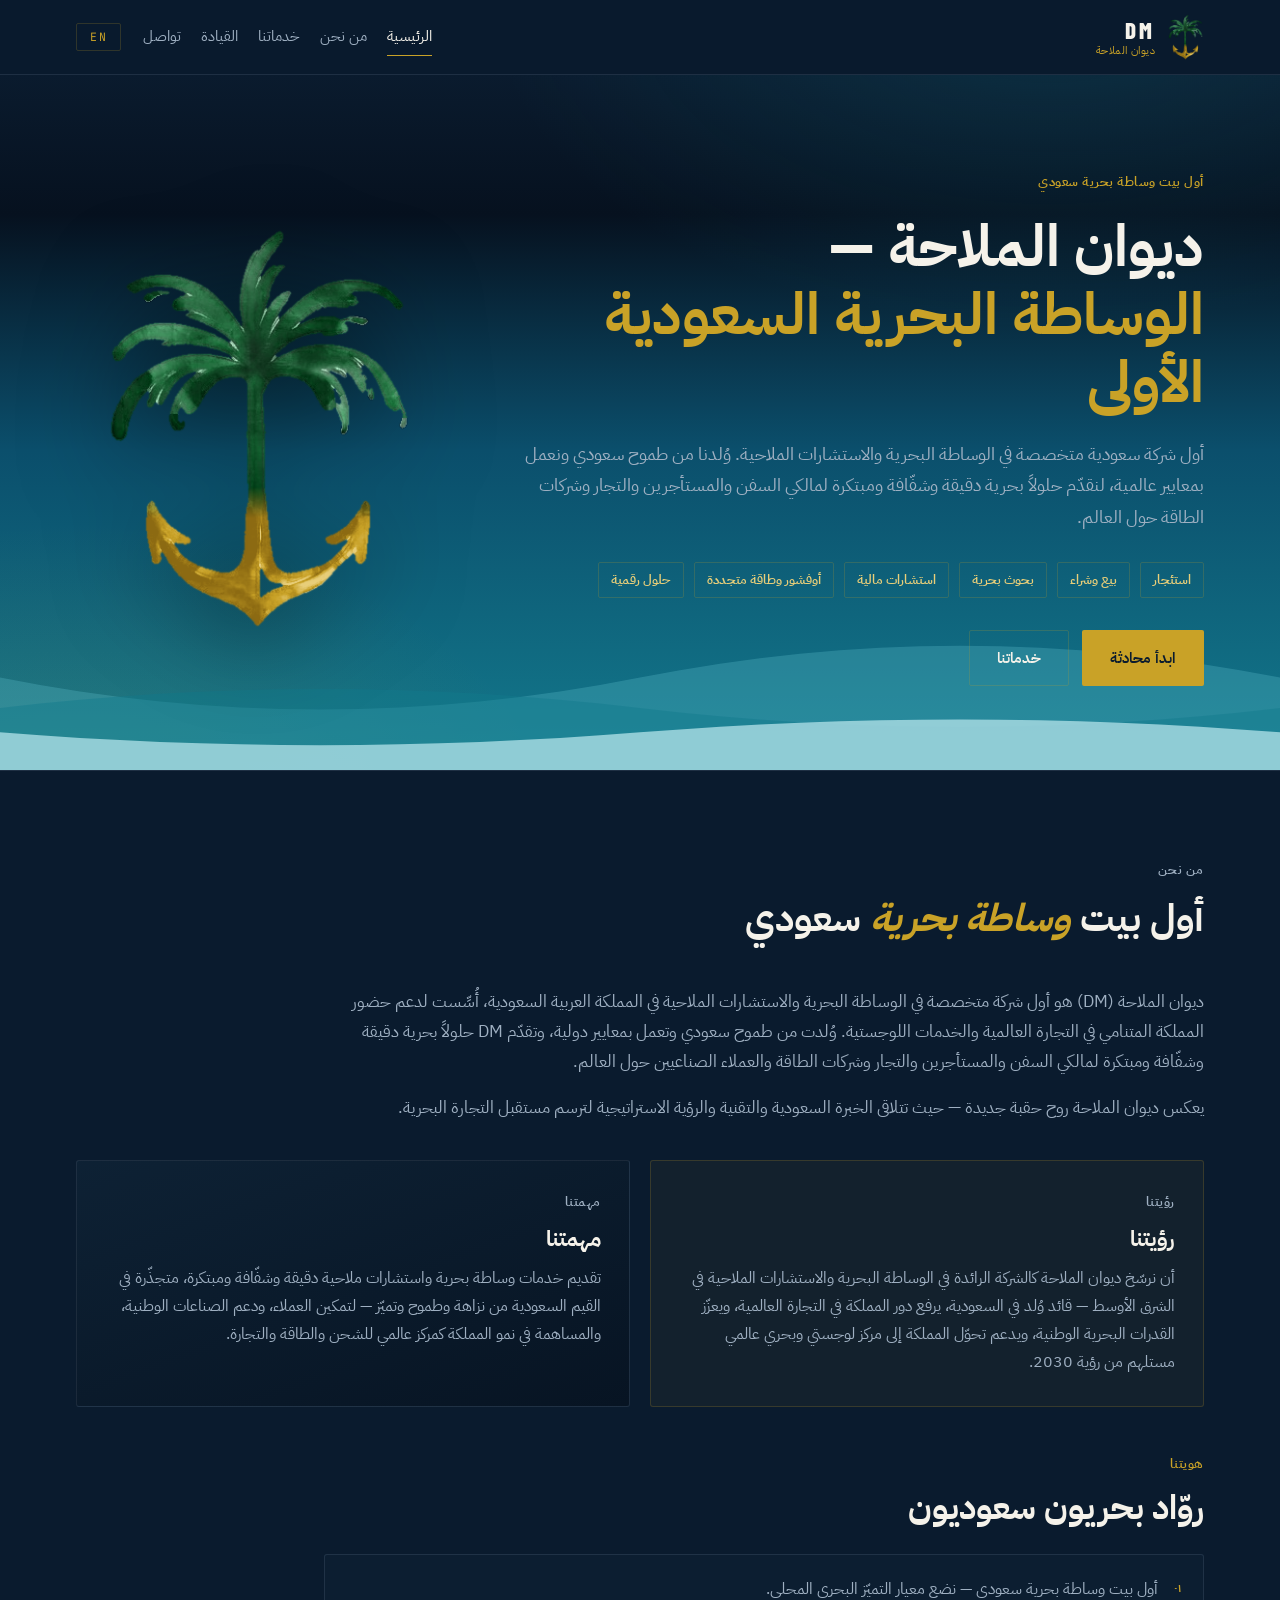
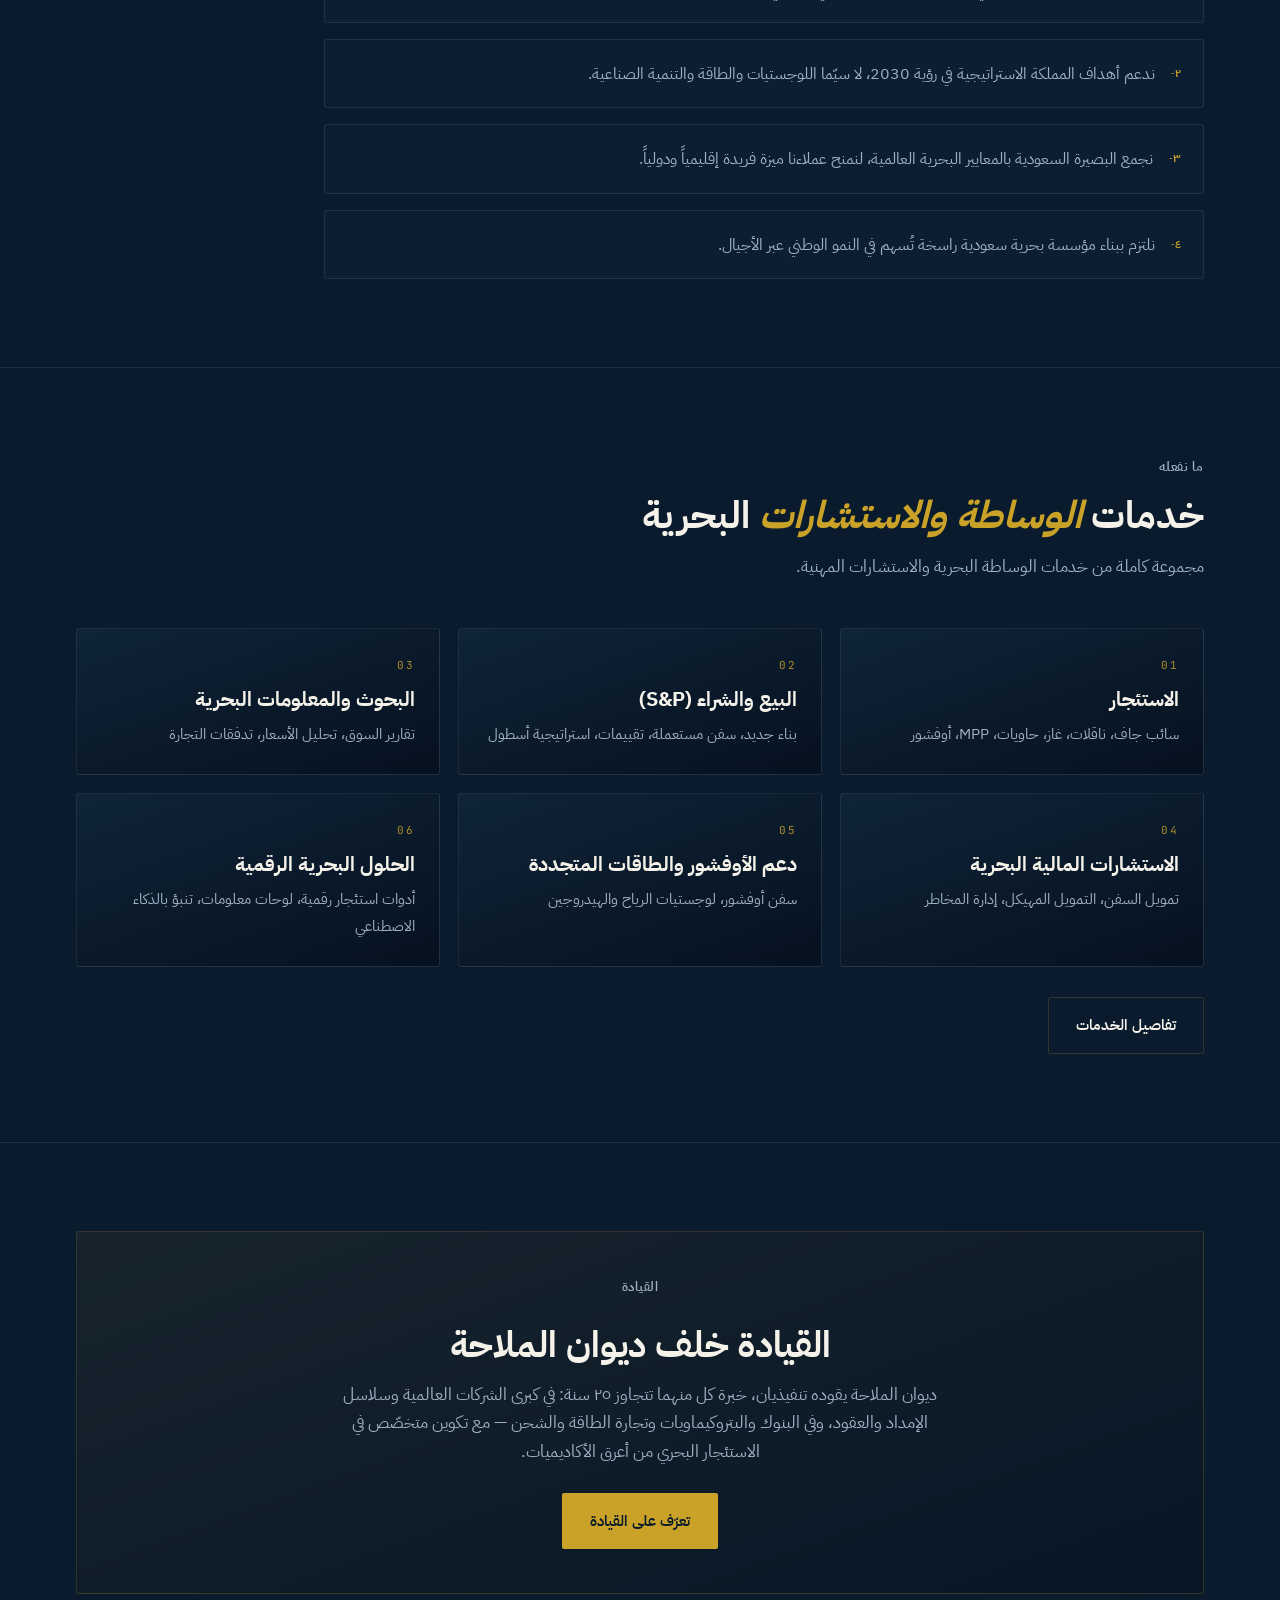
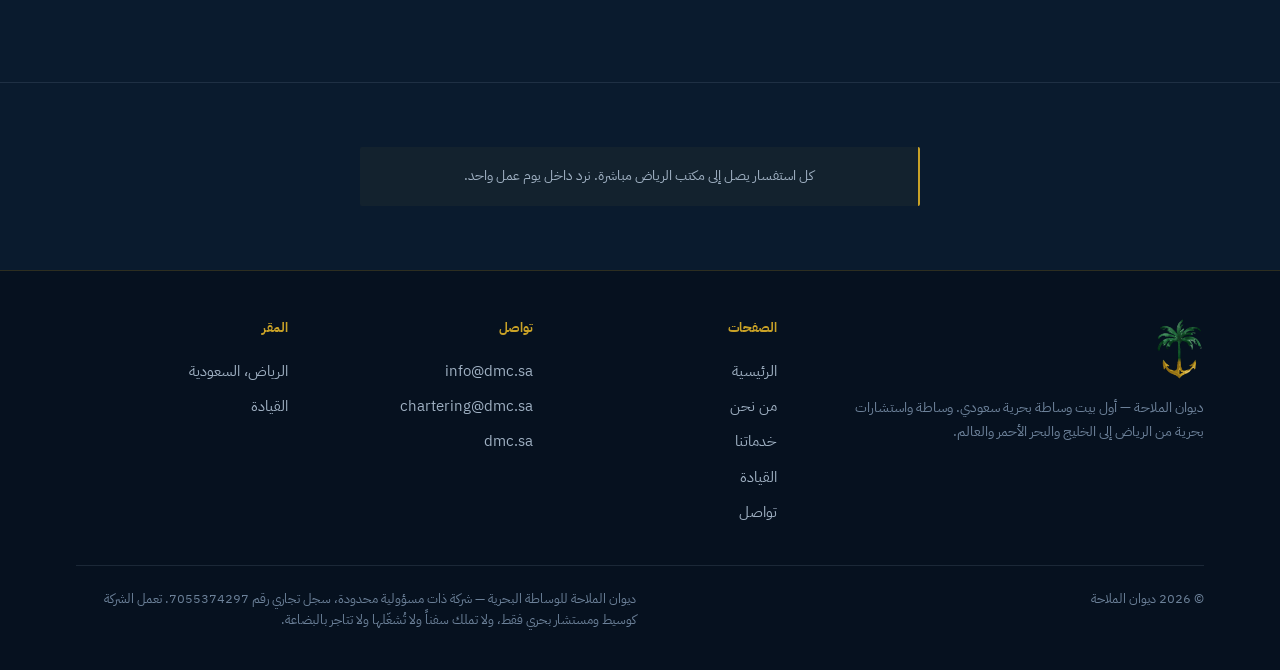
==== commit 93a3a328: "Switch domain to dmc.sa Diwan Maritime Company registered dmc.sa (confirmed by the registrant record" ====
--- a/index.html
+++ b/index.html
@@ -10,13 +10,13 @@
 
 <meta property="og:title" content="ديوان الملاحة | أول بيت وساطة بحرية سعودي">
 <meta property="og:description" content="ديوان الملاحة (DM) — أول شركة سعودية متخصصة في الوساطة البحرية والاستشارات الملاحية. استئجار، بيع وشراء، بحوث، استشارات مالية، أوفشور، وحلول رقمية.">
-<meta property="og:url" content="https://diwan.com.sa/">
+<meta property="og:url" content="https://dmc.sa/">
 <meta property="og:site_name" content="Diwan Maritime">
 <meta property="og:locale" content="ar_SA">
 <meta property="og:locale:alternate" content="en_US">
-<meta property="og:image" content="https://diwan.com.sa/assets/img/og-image.png">
+<meta property="og:image" content="https://dmc.sa/assets/img/og-image.png">
 <meta property="og:type" content="website">
-<link rel="canonical" href="https://diwan.com.sa/">
+<link rel="canonical" href="https://dmc.sa/">
 <link rel="icon" href="assets/img/favicon.ico">
 <link rel="apple-touch-icon" href="assets/img/apple-touch-icon.png">
 <link rel="stylesheet" href="assets/site.css?v=sea2">
@@ -194,9 +194,9 @@
       </div>
       <div class="fcol">
         <h5 data-ar="تواصل" data-en="Contact">تواصل</h5>
-        <a href="mailto:info@diwan.com.sa">info@diwan.com.sa</a>
-        <a href="mailto:chartering@diwan.com.sa">chartering@diwan.com.sa</a>
-        <a href="https://diwan.com.sa">diwan.com.sa</a>
+        <a href="mailto:info@dmc.sa">info@dmc.sa</a>
+        <a href="mailto:chartering@dmc.sa">chartering@dmc.sa</a>
+        <a href="https://dmc.sa">dmc.sa</a>
       </div>
       <div class="fcol">
         <h5 data-ar="المقر" data-en="Office">المقر</h5>
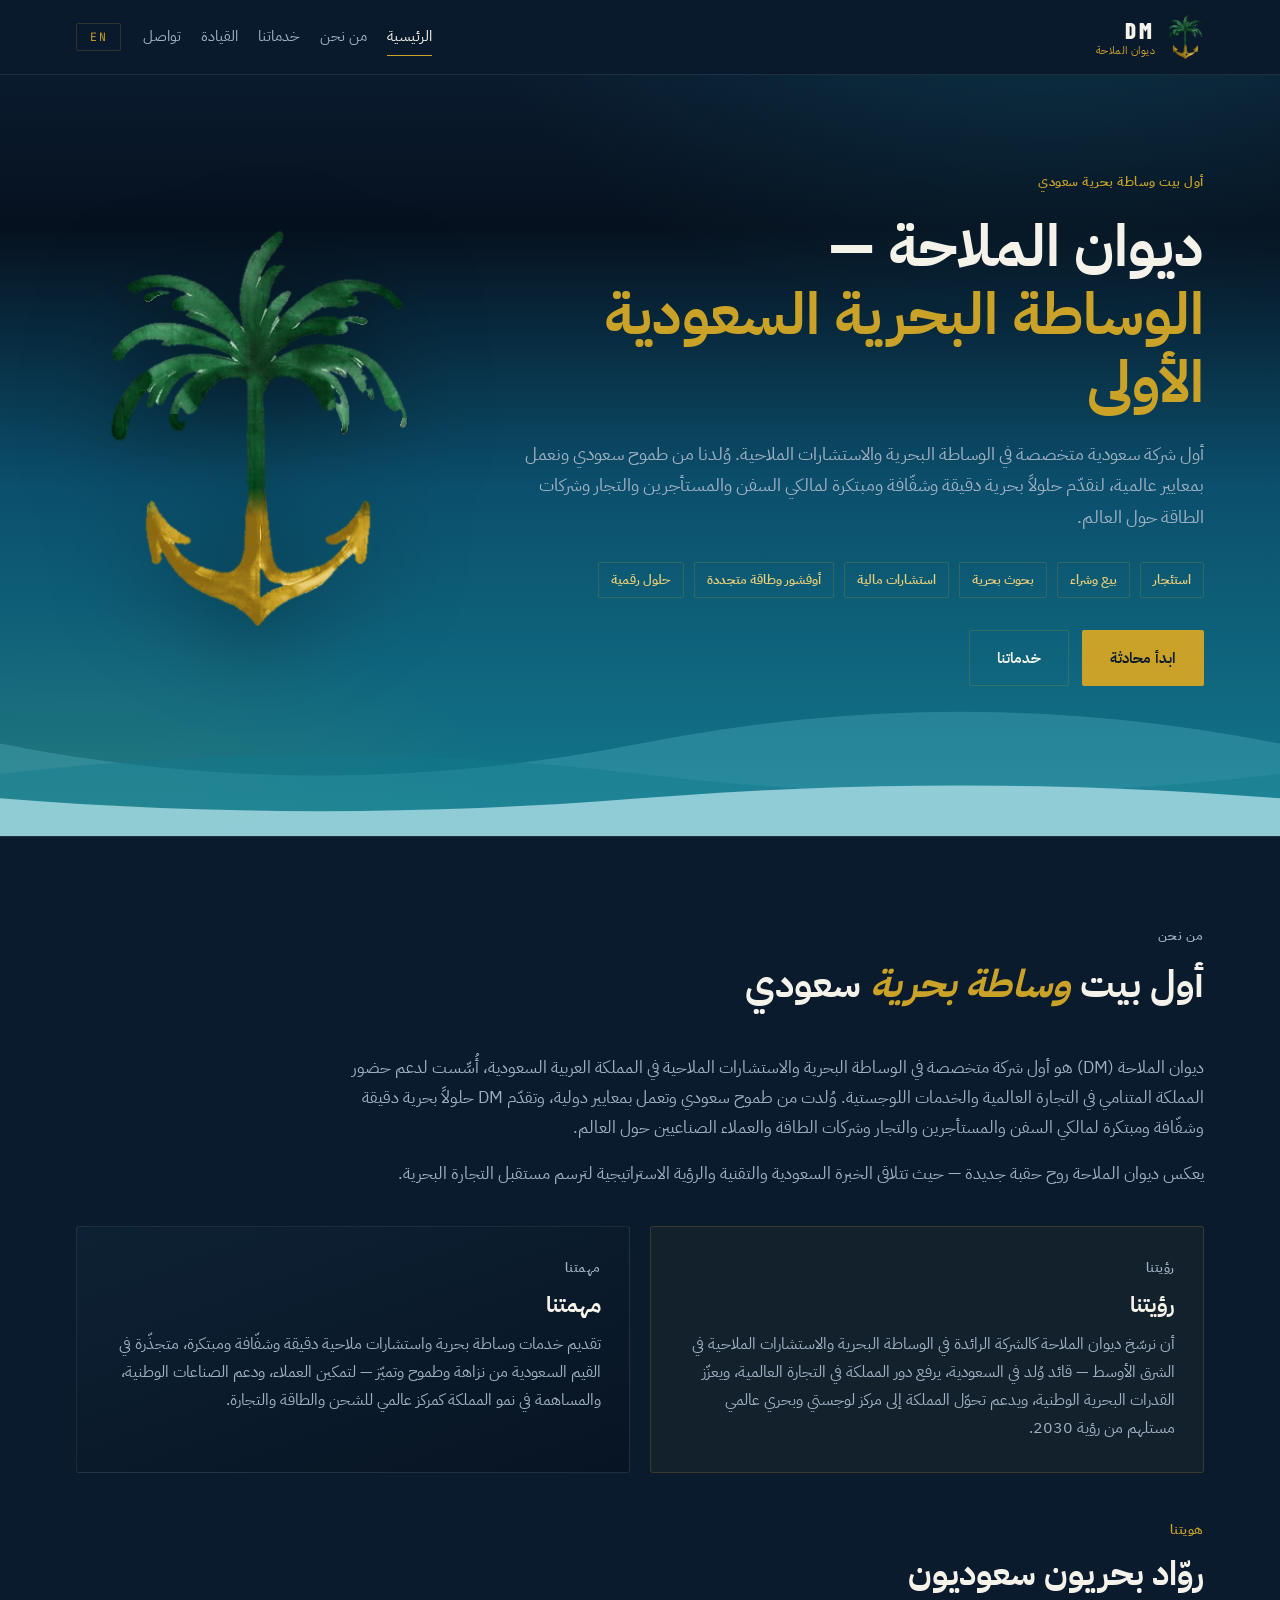
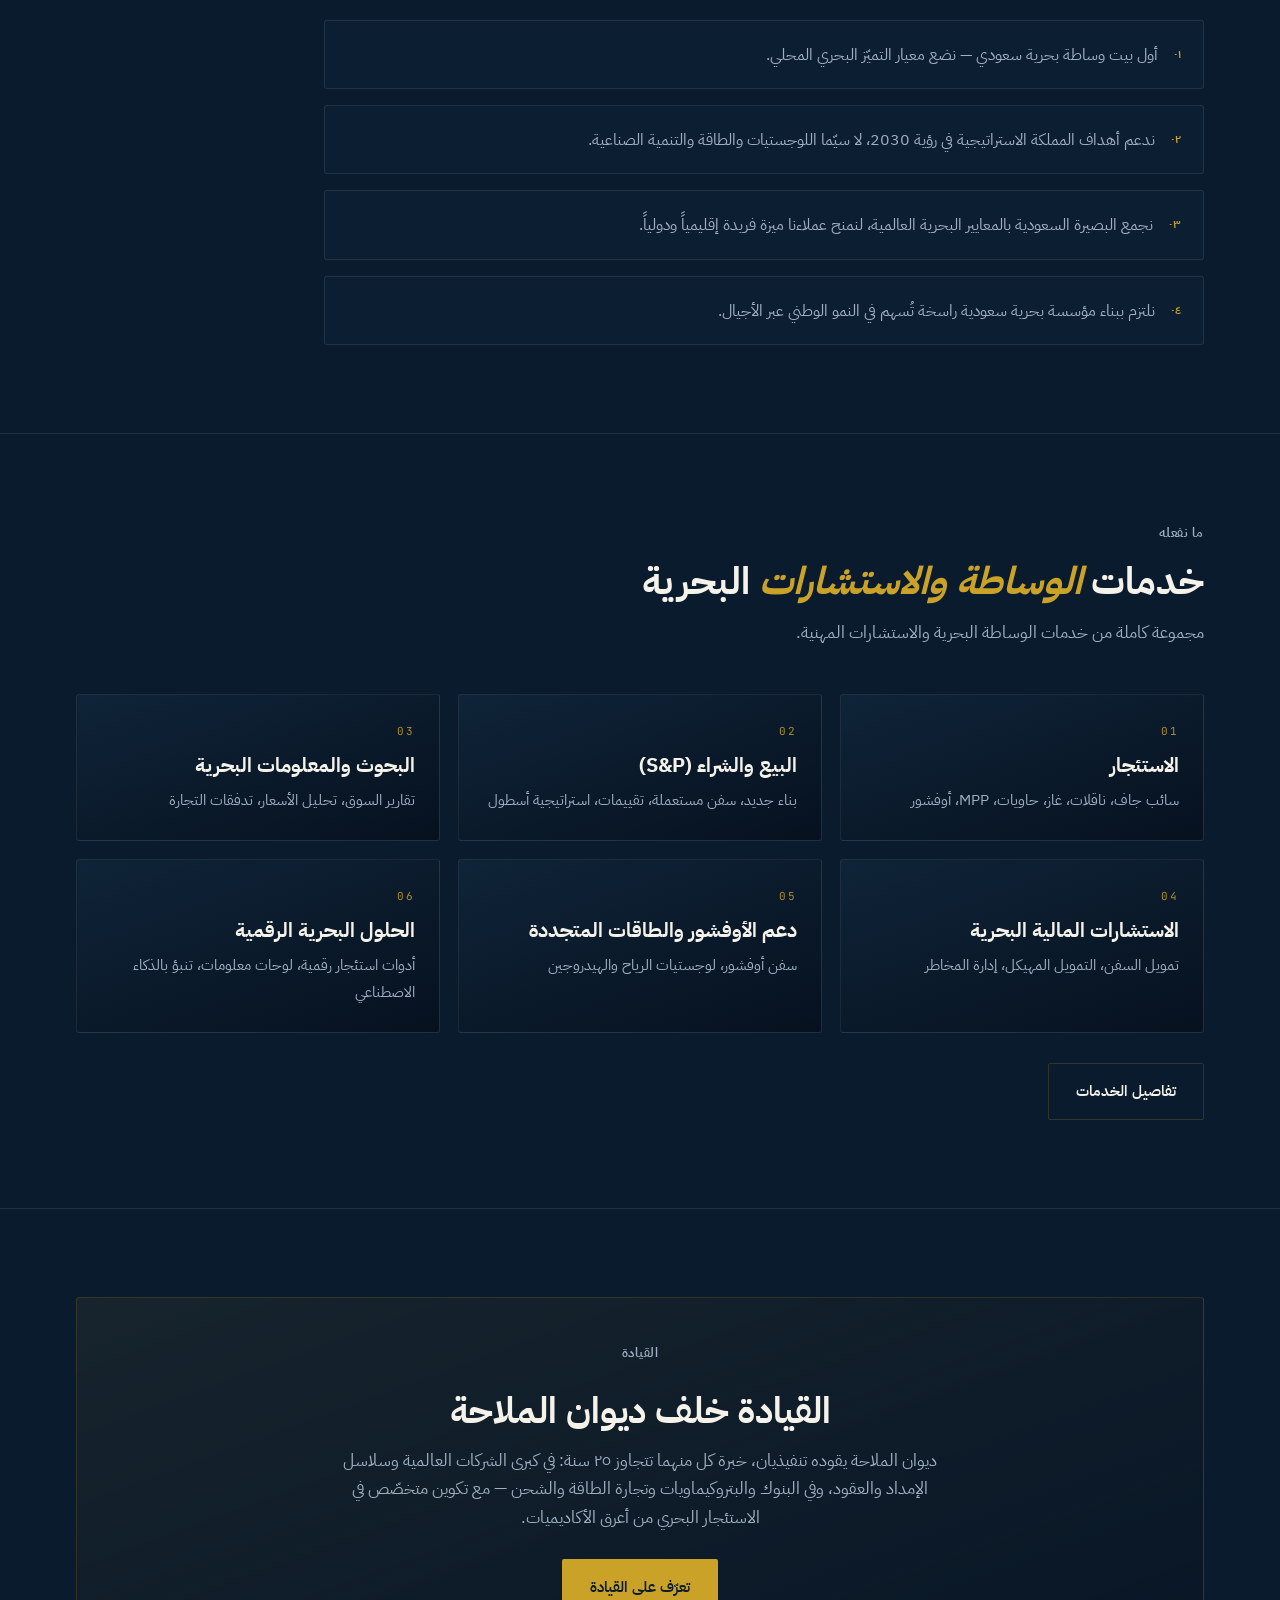
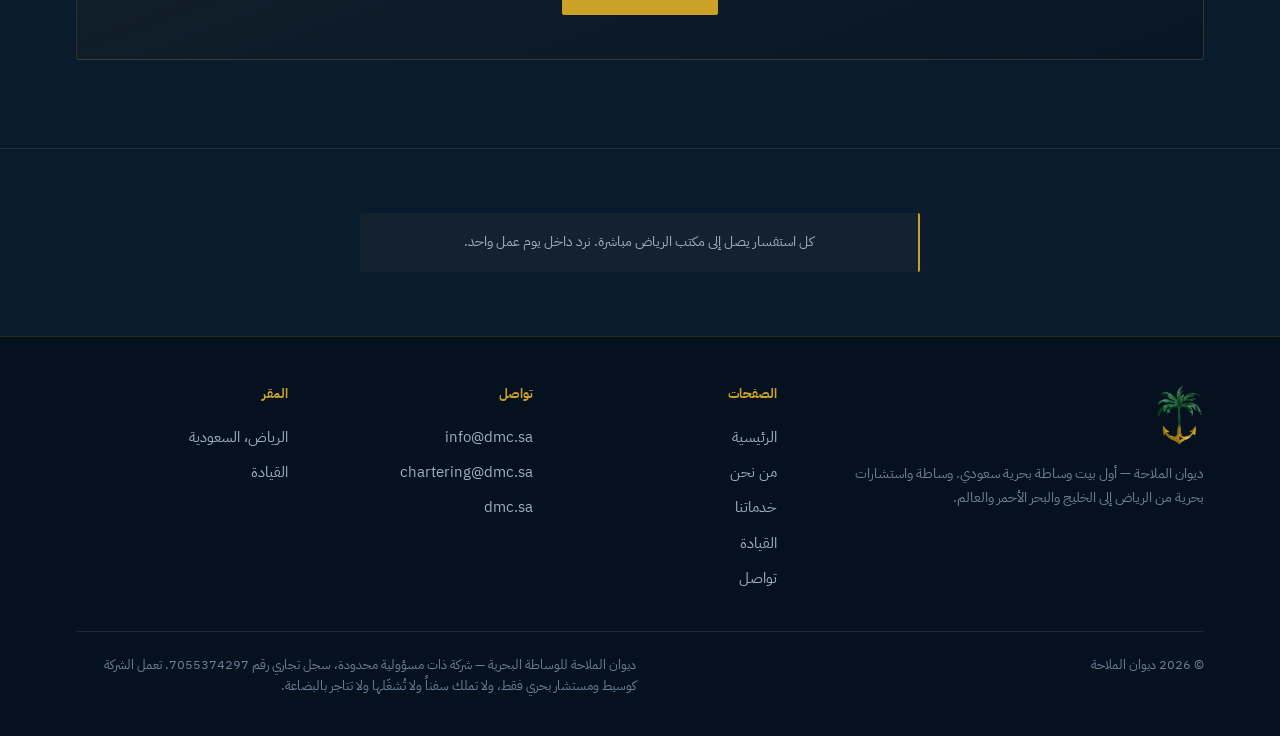
==== commit afa9c3ca: "Animated logo: masked shine sweep + sparkles - Sheen glint masked to the logo's alpha channel, so th" ====
--- a/index.html
+++ b/index.html
@@ -19,7 +19,7 @@
 <link rel="canonical" href="https://dmc.sa/">
 <link rel="icon" href="assets/img/favicon.ico">
 <link rel="apple-touch-icon" href="assets/img/apple-touch-icon.png">
-<link rel="stylesheet" href="assets/site.css?v=sea2">
+<link rel="stylesheet" href="assets/site.css?v=sea5">
 </head>
 <body>
 <header>
@@ -67,7 +67,7 @@
         <a class="btn btn-s" href="services.html" data-ar="خدماتنا" data-en="What we do">خدماتنا</a>
       </div>
     </div>
-    <div class="crest"><img src="assets/img/logo-mark.png?v=split" alt=""></div>
+    <div class="crest"><span class="shine"><img src="assets/img/logo-mark.png?v=split" alt=""><span class="spark s1"></span><span class="spark s2"></span><span class="spark s3"></span><span class="spark s4"></span></span></div>
   </div>
 </section>
 
--- a/assets/site.css
+++ b/assets/site.css
@@ -77,7 +77,7 @@
 }
 
 /* ---------------------------------------------------------------- hero */
-.hero{position:relative;padding:96px 0 84px;border-top:none;overflow:hidden;
+.hero{position:relative;padding:96px 0 150px;border-top:none;overflow:hidden;
   background:linear-gradient(180deg,
     var(--navy) 0%,
     var(--navy-2) 20%,
@@ -94,6 +94,7 @@
 .hero h1 .em{color:var(--brass)}
 .lede{font-size:18px;color:var(--dim);max-width:62ch;margin-bottom:30px}
 .hero .crest{display:flex;justify-content:center}
+.hero .crest .shine{width:100%;max-width:330px}
 .hero .crest img{width:100%;max-width:330px;filter:drop-shadow(0 18px 44px rgba(0,0,0,.5))}
 .chips{display:flex;flex-wrap:wrap;gap:10px;margin-bottom:32px}
 .chip{font-family:'JBM',monospace;font-size:10.5px;letter-spacing:.13em;text-transform:uppercase;
@@ -328,3 +329,55 @@
 .letter .sig .nm{font-weight:700;color:var(--paper);font-size:16px}
 .letter .sig .rl{font-size:13px;color:var(--brass);margin-top:3px}
 @media(max-width:640px){.letter{padding:28px 22px}.letter::before{top:28px;bottom:28px}}
+
+/* ============================================================ LOGO SHINE
+   A glint that sweeps the mark + twinkling sparkles.
+   The sheen is MASKED to the logo's alpha channel, so the light follows the palm
+   and anchor silhouette instead of sweeping a rectangle. Pure CSS, no JS.
+*/
+.shine{position:relative;display:inline-block;line-height:0;max-width:100%;isolation:isolate}
+.shine > img{display:block;width:100%;height:auto}
+
+/* ---- the glint (masked to the silhouette) ---- */
+.shine::after{
+  content:"";position:absolute;inset:0;pointer-events:none;
+  -webkit-mask:url("img/logo-mark.png") center / contain no-repeat;
+          mask:url("img/logo-mark.png") center / contain no-repeat;
+  background:linear-gradient(105deg,
+    rgba(255,255,255,0)   40%,
+    rgba(255,255,255,.22) 46%,
+    rgba(232,206,121,.66) 50%,
+    rgba(255,255,255,.22) 54%,
+    rgba(255,255,255,0)   60%);
+  background-size:260% 100%;
+  background-repeat:no-repeat;
+  background-position:200% 0;
+  mix-blend-mode:screen;
+  animation:logoSheen 6s ease-in-out infinite;
+}
+@keyframes logoSheen{
+  0%, 66%   {background-position:200% 0}
+  92%, 100% {background-position:-110% 0}
+}
+
+/* ---- sparkles ---- */
+.spark{
+  position:absolute;width:18px;height:18px;pointer-events:none;opacity:0;z-index:2;
+  background:radial-gradient(circle,#fff 0%,rgba(255,255,255,.6) 38%,rgba(255,255,255,0) 70%);
+  clip-path:polygon(50% 0%,58% 42%,100% 50%,58% 58%,50% 100%,42% 58%,0% 50%,42% 42%);
+  animation:sparkTwinkle 6s ease-in-out infinite;
+}
+.spark.s1{top:12%;left:28%}
+.spark.s2{top:33%;right:11%;width:23px;height:23px;animation-delay:1.6s}
+.spark.s3{top:63%;left:15%;width:14px;height:14px;animation-delay:3.1s}
+.spark.s4{top:21%;right:32%;width:12px;height:12px;animation-delay:4.4s}
+@keyframes sparkTwinkle{
+  0%, 74% {opacity:0;transform:scale(.25) rotate(0deg)}
+  82%     {opacity:1;transform:scale(1) rotate(45deg)}
+  91%     {opacity:0;transform:scale(.35) rotate(90deg)}
+  100%    {opacity:0}
+}
+@media(prefers-reduced-motion:reduce){
+  .shine::after{animation:none;background-position:-999px 0}
+  .spark{animation:none;opacity:0}
+}
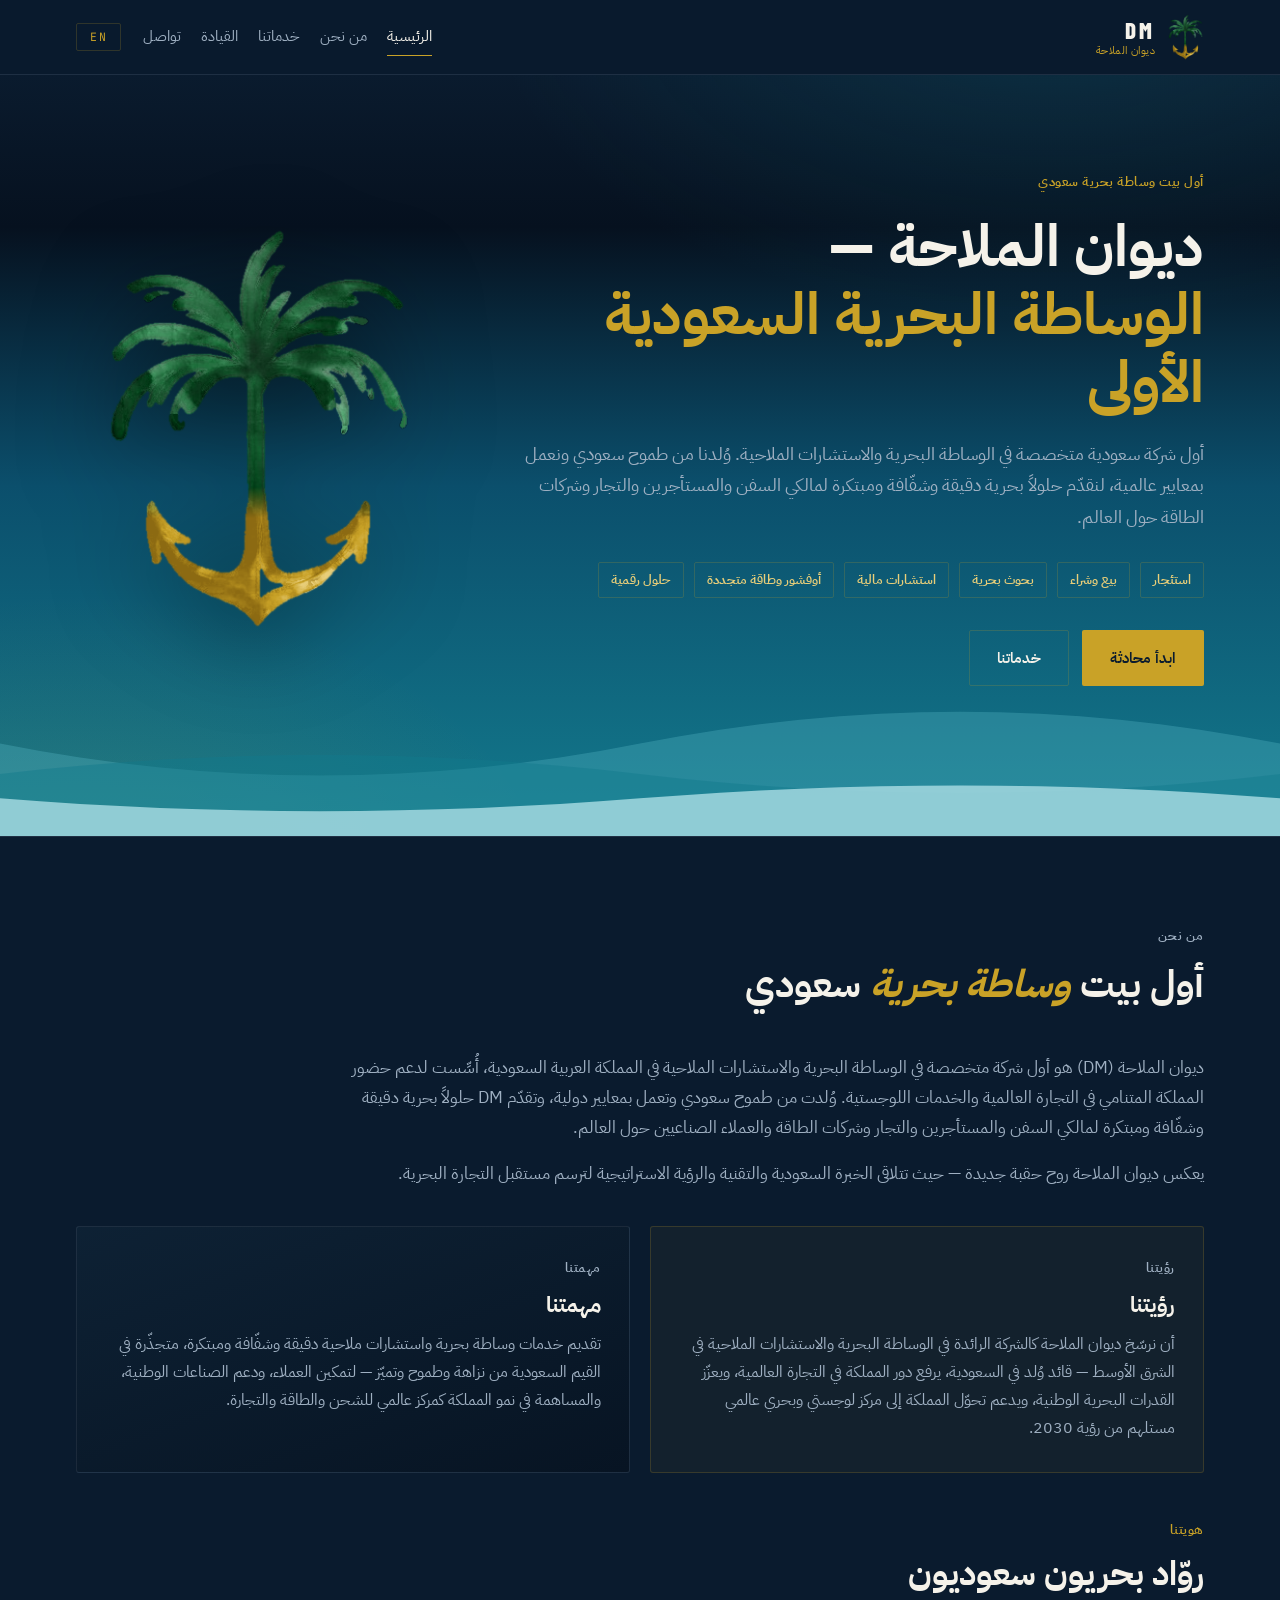
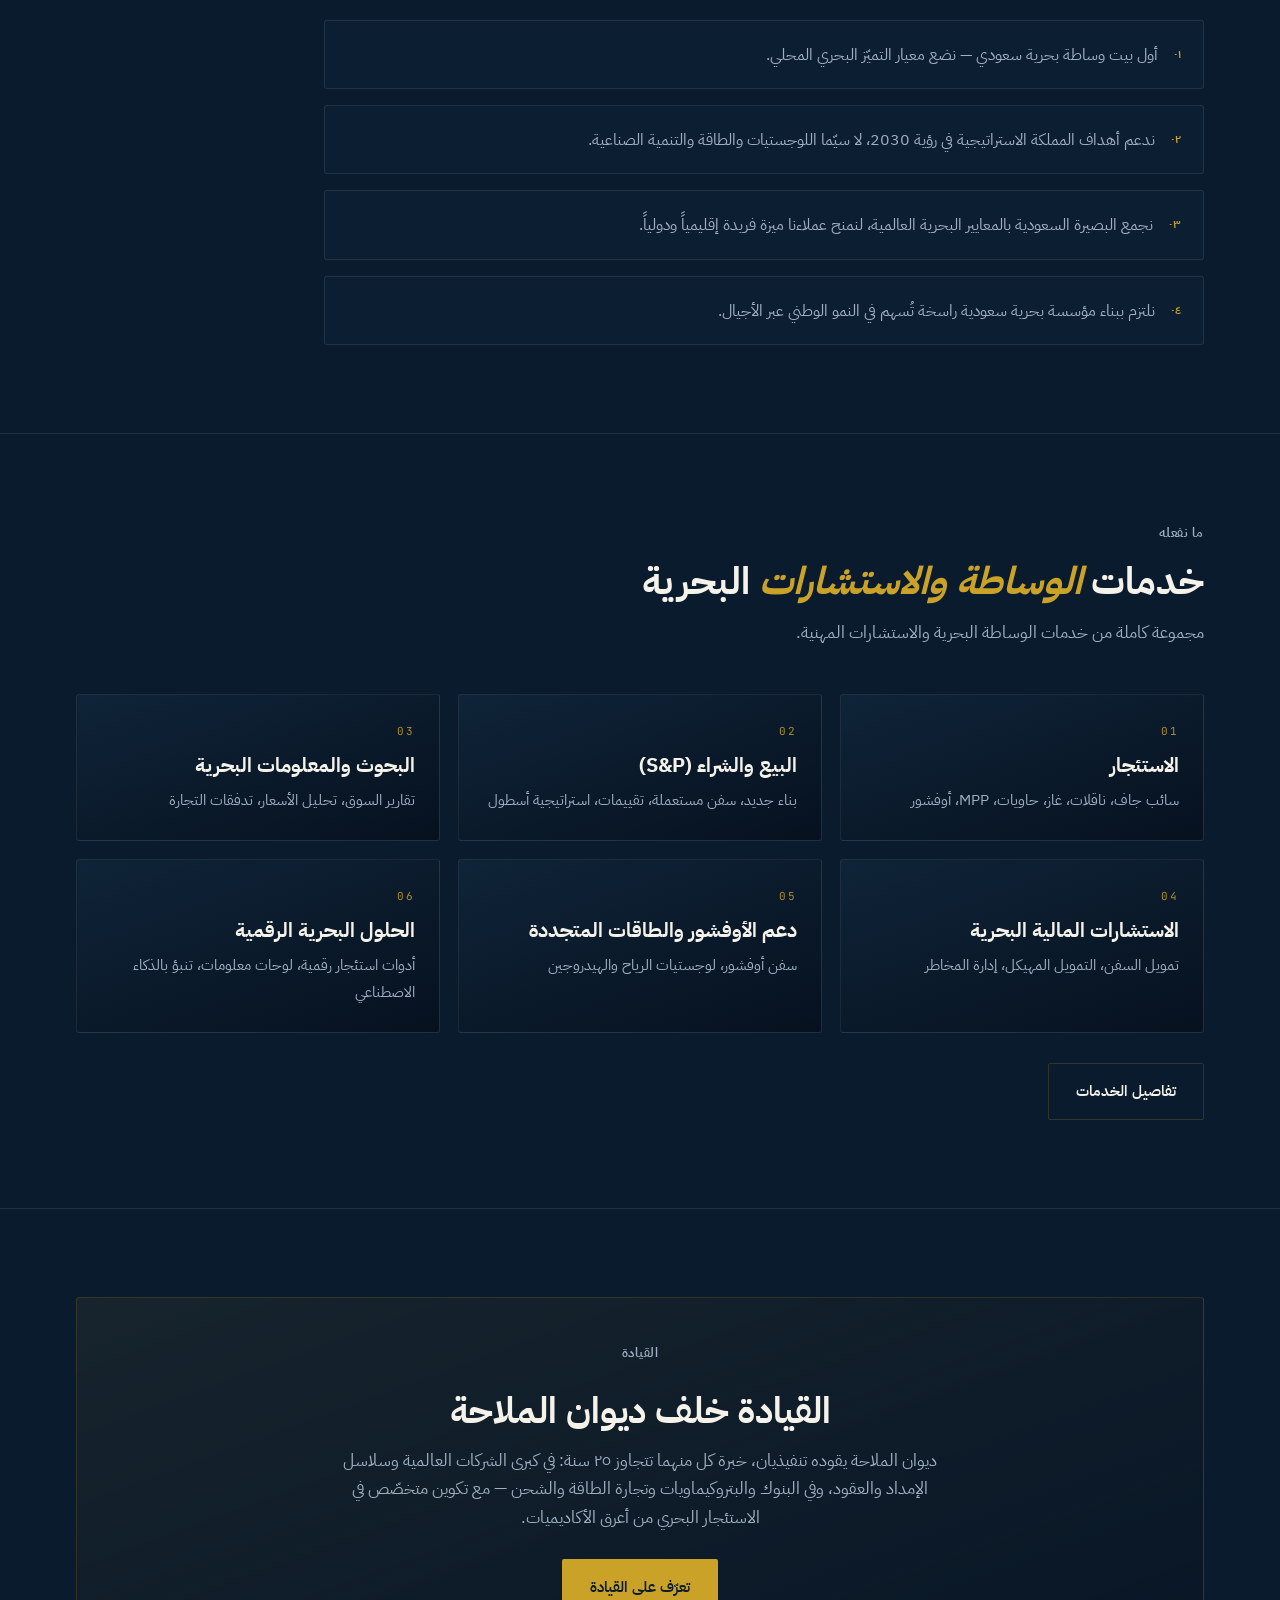
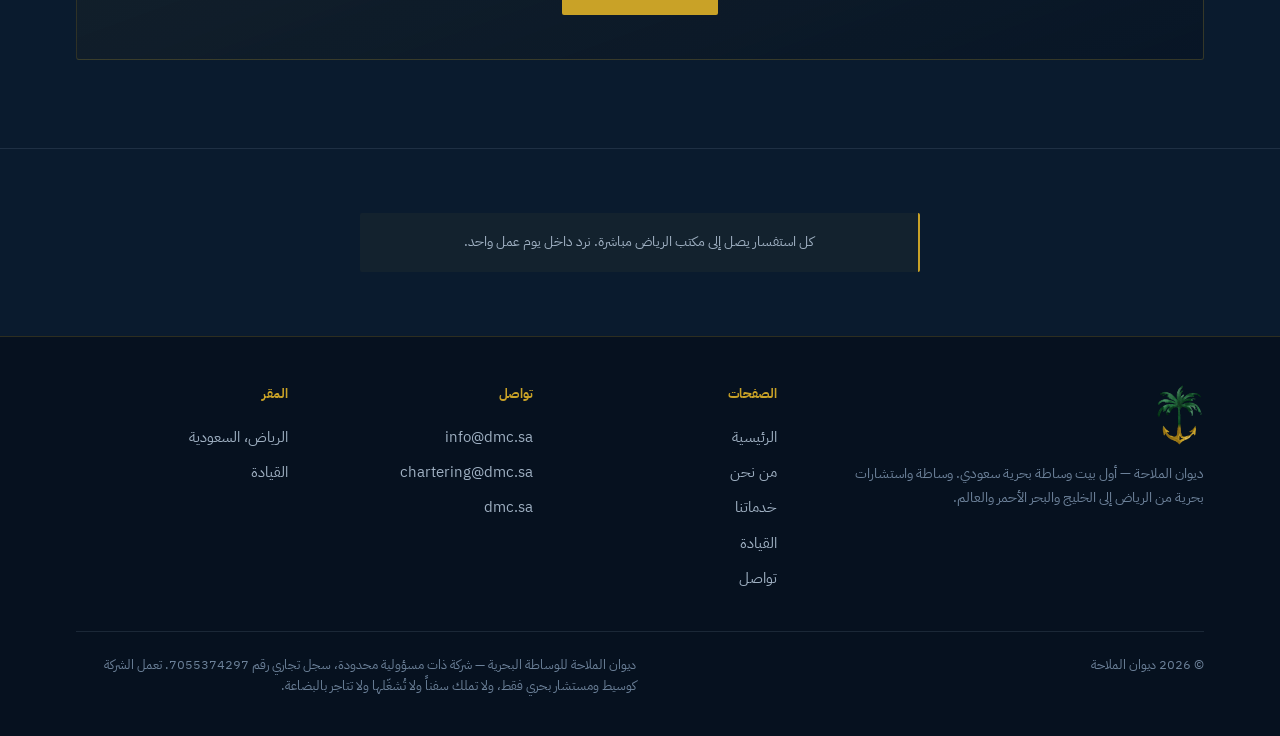
==== commit f9578530: "Clean white specks off the palm mark; rebuild favicons and share card - 93 speck clusters / 285 brig" ====
--- a/index.html
+++ b/index.html
@@ -19,13 +19,13 @@
 <link rel="canonical" href="https://dmc.sa/">
 <link rel="icon" href="assets/img/favicon.ico">
 <link rel="apple-touch-icon" href="assets/img/apple-touch-icon.png">
-<link rel="stylesheet" href="assets/site.css?v=sea5">
+<link rel="stylesheet" href="assets/site.css?v=sea6">
 </head>
 <body>
 <header>
   <div class="wrap nav">
     <a class="brand" href="index.html">
-      <img src="assets/img/logo-mark.png?v=split" alt="Diwan Maritime">
+      <img src="assets/img/logo-mark.png?v=clean" alt="Diwan Maritime">
       <span class="txt">
         <span class="n">DM</span>
         <span class="s" data-ar="ديوان الملاحة" data-en="Diwan Maritime">ديوان الملاحة</span>
@@ -67,7 +67,7 @@
         <a class="btn btn-s" href="services.html" data-ar="خدماتنا" data-en="What we do">خدماتنا</a>
       </div>
     </div>
-    <div class="crest"><span class="shine"><img src="assets/img/logo-mark.png?v=split" alt=""><span class="spark s1"></span><span class="spark s2"></span><span class="spark s3"></span><span class="spark s4"></span></span></div>
+    <div class="crest"><span class="shine"><img src="assets/img/logo-mark.png?v=clean" alt=""><span class="spark s1"></span><span class="spark s2"></span><span class="spark s3"></span><span class="spark s4"></span></span></div>
   </div>
 </section>
 
@@ -181,7 +181,7 @@
   <div class="wrap">
     <div class="fgrid">
       <div>
-        <img src="assets/img/logo-mark.png?v=split" alt="Diwan Maritime">
+        <img src="assets/img/logo-mark.png?v=clean" alt="Diwan Maritime">
         <p data-ar="ديوان الملاحة — أول بيت وساطة بحرية سعودي. وساطة واستشارات بحرية من الرياض إلى الخليج والبحر الأحمر والعالم." data-en="Diwan Maritime — the first Saudi shipbroking house. Maritime brokerage and advisory from Riyadh across the Gulf, the Red Sea and beyond.">ديوان الملاحة — أول بيت وساطة بحرية سعودي. وساطة واستشارات بحرية من الرياض إلى الخليج والبحر الأحمر والعالم.</p>
       </div>
       <div class="fcol">
--- a/assets/site.css
+++ b/assets/site.css
@@ -341,8 +341,8 @@
 /* ---- the glint (masked to the silhouette) ---- */
 .shine::after{
   content:"";position:absolute;inset:0;pointer-events:none;
-  -webkit-mask:url("img/logo-mark.png") center / contain no-repeat;
-          mask:url("img/logo-mark.png") center / contain no-repeat;
+  -webkit-mask:url("img/logo-mark.png?v=clean") center / contain no-repeat;
+          mask:url("img/logo-mark.png?v=clean") center / contain no-repeat;
   background:linear-gradient(105deg,
     rgba(255,255,255,0)   40%,
     rgba(255,255,255,.22) 46%,
